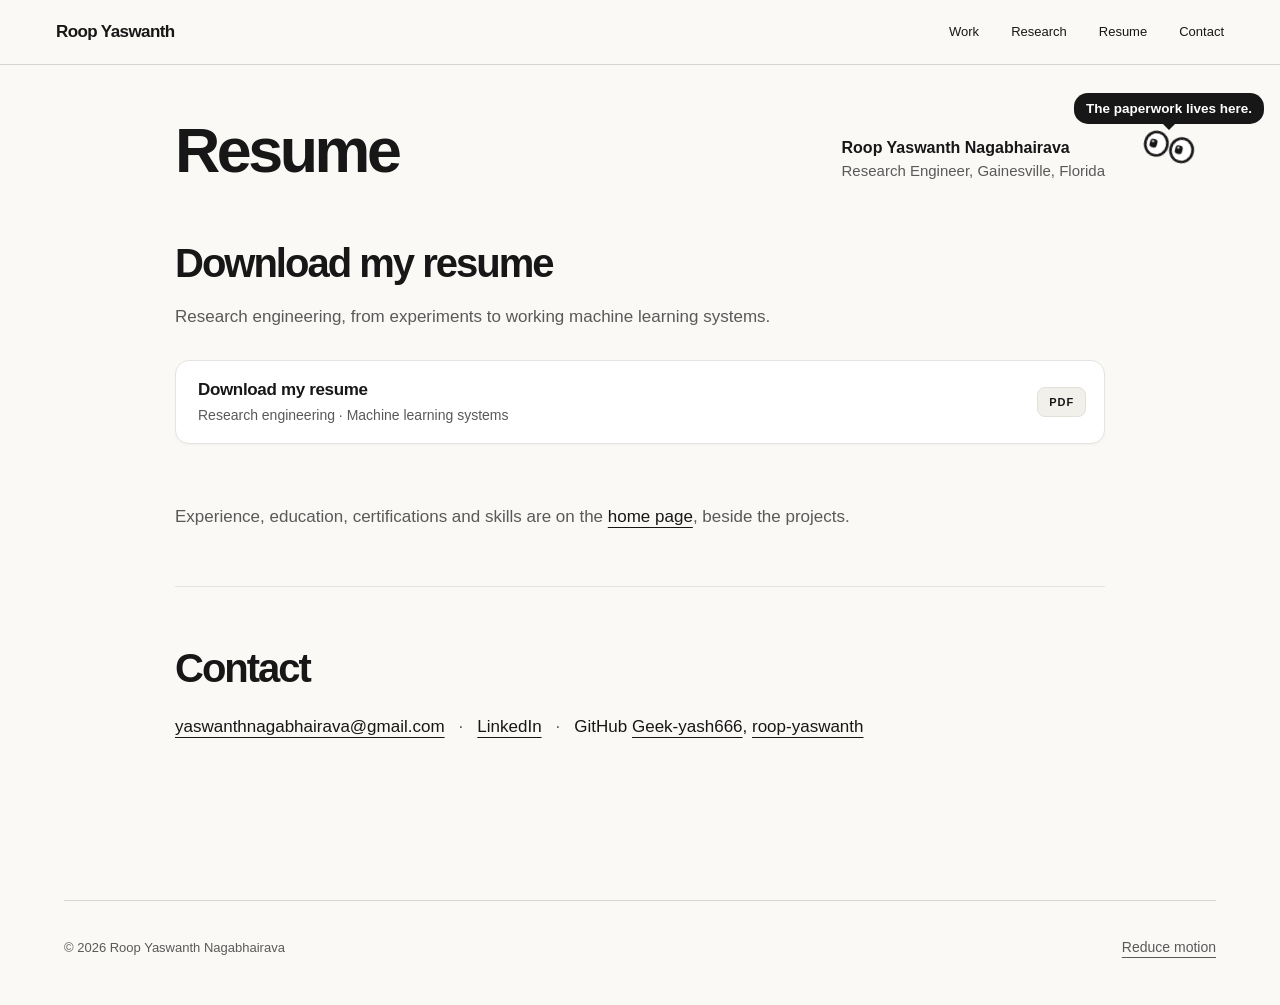
==== resume/index.html @ 8315ede0 "Publish site from bddfc83+" ====
<!doctype html><html lang="en"><head><meta charset="utf-8"><meta name="viewport" content="width=device-width,initial-scale=1"><meta name="color-scheme" content="light"><meta name="theme-color" content="#faf9f6"><link rel="icon" href="data:,"><title>Resume | Roop Yaswanth</title><meta name="description" content="Download Roop Yaswanth’s research engineering resume: machine learning systems, retrieval and deployment."><meta property="og:type" content="website"><meta property="og:title" content="Resume | Roop Yaswanth"><meta property="og:description" content="Download Roop Yaswanth’s research engineering resume: machine learning systems, retrieval and deployment."><link rel="canonical" href="https://roop-yaswanth.github.io/resume/"><meta property="og:url" content="https://roop-yaswanth.github.io/resume/"><meta property="og:image" content="https://roop-yaswanth.github.io/assets/social-card.jpg?v=f9ed64db02"><meta property="og:image:width" content="1200"><meta property="og:image:height" content="630"><meta property="og:image:alt" content="Roop Yaswanth Nagabhairava, research engineer at the University of Florida, with an illustrated portrait."><meta name="twitter:card" content="summary_large_image"><link rel="stylesheet" href="/assets/styles.css?v=46c344ee8e2e"><script>try{if(localStorage.getItem("roop.reduceMotion")==="true")document.documentElement.dataset.reduceMotion="true"}catch(e){}</script><script>(() => {
const root = document.documentElement;
const titles = {'/work/cinematch/': '#cinema-title', '/work/soundvector/': '#sound-title', '/work/mri/': '#mri-title'};
const every = Object.values(titles).concat('#case-title').join();
const inputs = ['pointerdown', 'wheel', 'touchstart', 'keydown'];
const reduced = () => root.dataset.reduceMotion === 'true' || matchMedia('(prefers-reduced-motion: reduce)').matches;
const path = url => new URL(url, location.href).pathname.replace(/index\.html$/, '');
const pick = url => {
if (!url) return null;
const here = path(location.href), there = path(url);
const selector = here === '/' ? titles[there] : there === '/' && titles[here] ? '#case-title' : '';
return selector ? document.querySelector(selector) : null;
};
const reset = () => document.querySelectorAll(every).forEach(el => { el.style.viewTransitionName = el.style.translate = ''; });
const name = el => { el.classList.remove('focus-armed'); el.style.viewTransitionName = 'project-title'; };
const depart = el => {
const box = el.getBoundingClientRect();
const shift = box.bottom < 0 ? -box.bottom : box.top > innerHeight ? innerHeight - box.top : 0;
if (shift) el.style.translate = `0 ${shift}px`;
name(el);
};
addEventListener('pageswap', event => {
const transition = event.viewTransition;
if (!transition) return;
if (reduced()) return transition.skipTransition();
const title = pick(event.activation?.entry?.url);
if (title) depart(title);
});
addEventListener('pagereveal', event => {
reset();
const transition = event.viewTransition;
if (!transition) return;
if (reduced()) return transition.skipTransition();
const title = pick(window.navigation?.activation?.from?.url);
if (title) name(title);
const stop = () => transition.skipTransition();
const done = () => { inputs.forEach(type => removeEventListener(type, stop, true)); reset(); };
inputs.forEach(type => addEventListener(type, stop, {capture: true, passive: true}));
transition.finished.then(done, done);
});
})();</script><script src="/assets/app.js?v=2e12b82d656b" defer></script><script src="/assets/poppy.js?v=bcb82940e4ce" data-page="resume" data-lines="/assets/poppy.json?v=6b91545d13c8" defer></script><script type="application/ld+json">{"@context": "https://schema.org", "@type": "Person", "name": "Roop Yaswanth Nagabhairava", "jobTitle": "Research Engineer", "sameAs": ["https://github.com/Geek-yash666", "https://github.com/roop-yaswanth", "https://www.linkedin.com/in/roop-yaswanth-nagabhairava-875b52201/", "https://www.credly.com/users/nagabhairava-roop-yaswanth.86a6b0ae"], "url": "https://roop-yaswanth.github.io"}</script></head><body><a class="skip-link" href="#main">Skip to content</a><header class="site-header"><div class="nav-wrap"><a class="brand" href="/">Roop Yaswanth</a><button class="menu-toggle" type="button" aria-expanded="false" aria-controls="primary-nav" hidden>Menu</button><nav id="primary-nav" aria-label="Main navigation"><a href="/#work">Work</a><a href="/#research">Research</a><a href="/#resume">Resume</a><a href="/#contact">Contact</a></nav></div></header><main id="main" tabindex="-1" class="resume-page container">
<div class="resume-hero">
  <h1>Resume</h1>
  <p class="resume-intro"><strong>Roop Yaswanth Nagabhairava</strong> <span>Research Engineer, Gainesville, Florida</span></p>
</div>
<section class="resume-section resume-choose" aria-labelledby="download-title">
  <h2 id="download-title">Download my resume</h2>
  <p class="resume-lede">Research engineering, from experiments to working machine learning systems.</p>
  <div class="resume-downloads resume-downloads-primary">
    <a href="/assets/Roop_Nagabhairava_ResearchEngineer.pdf" class="resume-download"><span class="download-copy"><strong>Download my resume</strong><span>Research engineering · Machine learning systems</span></span><span class="pdf-label">PDF<svg viewBox="0 0 12 12" aria-hidden="true"><path d="M3.5 8.5l5-5M4.5 3.5h4v4"/></svg></span></a>
  </div>
</section>
<p class="resume-elsewhere">Experience, education, certifications and skills are on the <a href="/#resume">home page</a>, beside the projects.</p>
<section class="resume-section" aria-labelledby="contact-title">
  <h2 id="contact-title">Contact</h2>
  <p class="resume-contact"><a href="mailto:yaswanthnagabhairava@gmail.com">yaswanthnagabhairava@gmail.com</a><span aria-hidden="true">·</span><a href="https://www.linkedin.com/in/roop-yaswanth-nagabhairava-875b52201/">LinkedIn</a><span aria-hidden="true">·</span><span class="contact-github">GitHub <a href="https://github.com/Geek-yash666">Geek-yash666</a>, <a href="https://github.com/roop-yaswanth">roop-yaswanth</a></span></p>
</section>
</main>
<footer class="site-footer section-width"><span>© 2026 Roop Yaswanth Nagabhairava</span><button class="motion-toggle" type="button" aria-pressed="false" hidden>Reduce motion</button></footer></body></html>
---- assets/styles.css ----
:root{--canvas:#faf9f6;--paper:#fff;--ink:#171717;--muted:#595959;--line:#d8d6d1;--night:#111315;--night-text:#f8f8f7;--night-muted:#b9bdc3;--accent:#194cc1;--font:-apple-system,BlinkMacSystemFont,"Helvetica Neue",Helvetica,Arial,sans-serif;--space-1:4px;--space-2:8px;--space-3:12px;--space-4:16px;--space-6:24px;--space-8:32px;--space-12:48px;--space-16:64px;--space-24:96px;--ease:cubic-bezier(.22,.7,.2,1)}
*{box-sizing:border-box}html{scroll-behavior:smooth;scroll-padding-top:90px}body{margin:0;background:var(--canvas);color:var(--ink);font:17px/1.55 var(--font);-webkit-font-smoothing:antialiased}button{font:inherit;color:inherit;cursor:pointer}a{color:inherit;text-underline-offset:5px;text-decoration-thickness:1px}a:hover{text-decoration-thickness:2px}button,a,summary{touch-action:manipulation}button:disabled{cursor:default}a:focus-visible,button:focus-visible,summary:focus-visible{outline:3px solid #1c5ed0;outline-offset:5px}[hidden]{display:none!important}img{display:block;max-width:100%;height:auto}svg{display:block}h1,h2,h3,p,figure,dl{margin:0}h1,h2,h3{line-height:1.06;font-weight:650;letter-spacing:-.05em}h1{font-size:clamp(56px,8vw,108px)}h2{font-size:clamp(40px,5.5vw,76px)}h3{font-size:27px}p+p{margin-top:22px}::selection{background:#d8e3ff;color:#171717}section[id]{scroll-margin-top:85px}.section-width,.container{width:min(1152px,calc(100% - 112px));margin-inline:auto}.skip-link{position:fixed;z-index:100;top:12px;left:16px;background:#171717;color:#fff;padding:12px 20px;transform:translateY(-180%)}.skip-link:focus{transform:none}.site-header{height:65px;position:sticky;top:0;z-index:40;background:var(--canvas);border-bottom:1px solid var(--line)}.nav-wrap{width:min(1380px,calc(100% - 112px));height:100%;margin:auto;display:flex;align-items:center;justify-content:space-between;gap:32px}.brand{font-size:17px;font-weight:600;letter-spacing:-.035em;text-decoration:none;display:flex;align-items:center;min-height:44px}.brand:hover{text-decoration:none}#primary-nav{display:flex;gap:32px;align-items:center}#primary-nav a{display:flex;min-height:44px;align-items:center;font-size:13px;text-decoration:none}#primary-nav a:hover,#primary-nav a[aria-current]{text-decoration:underline}.menu-toggle{background:none;border:0;padding:8px 0;min-height:44px;min-width:44px}.primary-link,.button{display:inline-flex;align-items:center;justify-content:center;min-height:46px;background:var(--ink);color:#fff;padding:13px 23px;border-radius:7px;text-decoration:none;font-size:15px;font-weight:500;border:1px solid var(--ink);transition:background .2s}.primary-link:hover,.button:hover{background:#353535;text-decoration:none}.primary-link.light{background:#faf9f6;color:#151515;border-color:#faf9f6}.primary-link.light:hover{background:#ddd}.text-link,.inline-link,.light-link,.back-link{display:inline-flex;align-items:center;min-height:44px;font-size:16px;text-decoration:underline;text-underline-offset:6px}.text-link+.text-link{margin-left:24px}.supporting-copy,.caption,.minor{font-size:13px;line-height:1.6;color:var(--muted)}
/* A cinematic reveal made from CineMatch's own film artwork. */
.cinema-intro{height:calc(100svh + 200px);min-height:950px;position:relative;--scroll:0}.cinema-stage{height:calc(100svh - 65px);min-height:730px;max-height:1000px;position:sticky;top:65px;overflow:clip;isolation:isolate}.cinema-heading{position:relative;z-index:15;text-align:center;background:var(--canvas);padding-top:clamp(48px,6vh,80px);transform:translateY(calc(var(--scroll)*-18px))}.cinema-heading h2{font-size:clamp(92px,15vw,218px);font-weight:650;letter-spacing:-.065em;line-height:.92}.cinema-heading>p{font-size:clamp(21px,2.3vw,30px);line-height:1.25;letter-spacing:-.025em;margin-top:22px}.poster-viewport{position:absolute;left:0;right:0;top:43%;height:44%;perspective:1600px;z-index:5;transform:translateY(calc(var(--scroll)*-20px)) scale(calc(1 + var(--scroll)*.10));transform-origin:50% 45%}.poster-camera{width:100%;height:100%;transform-style:preserve-3d}.poster-fan{position:absolute;left:50%;top:48%;width:0;height:0;transform-style:preserve-3d;--spread:clamp(78px,11.5vw,164px)}.film-poster{position:absolute;left:0;top:0;width:clamp(145px,16vw,228px);aspect-ratio:2/3;z-index:var(--z);transform-origin:50% 100%;transform:translate(calc(-50% + var(--i)*var(--spread)),calc(-50% + var(--a)*var(--a)*5px)) rotate(calc(var(--i)*5deg)) rotateY(calc(var(--i)*-5deg));backface-visibility:hidden;box-shadow:0 10px 22px #00000021,0 2px 4px #00000015;border-radius:5px;overflow:hidden}.film-poster img{width:100%;height:100%;object-fit:cover}.cinema-stage-bottom{position:absolute;bottom:26px;left:56px;right:56px;display:flex;align-items:center;justify-content:center;gap:24px;z-index:20}.intro-playing .poster-camera{animation:camera-reveal 4.6s var(--ease) both}.intro-playing .film-poster{animation:film-reveal 4.6s var(--ease) both}@keyframes camera-reveal{0%{transform:translateY(17%) rotateX(13deg) rotateZ(-9deg) scale(1.8)}30%{transform:translateY(9%) rotateX(5deg) rotateZ(-4deg) scale(1.35)}100%{transform:none}}@keyframes film-reveal{0%,12%{transform:translate(calc(-50% + var(--i)*var(--spread)*.55),calc(-50% + var(--a)*8px)) rotate(calc(var(--i)*-2deg)) rotateY(36deg)}100%{transform:translate(calc(-50% + var(--i)*var(--spread)),calc(-50% + var(--a)*var(--a)*5px)) rotate(calc(var(--i)*5deg)) rotateY(calc(var(--i)*-5deg))}}.cinema-story{padding:90px 0 130px;display:grid;grid-template-columns:1.1fr 1fr;gap:80px;border-top:1px solid var(--line)}.cinema-story h2{font-size:clamp(46px,5.2vw,72px)}.story-copy{padding-top:5px}.story-copy>p{font-size:19px;line-height:1.65;color:#444}.story-copy .text-link{margin-top:23px}.story-copy .supporting-copy{font-size:13px;margin-top:20px}.story-copy .text-link+.text-link{margin-left:0;display:flex;width:fit-content;margin-top:1px}
/* Product interface, then the method. This section has its own scale and pacing. */
.sound-section{background:var(--night);color:var(--night-text);padding:100px 0 110px;overflow:clip}.sound-heading{text-align:center}.sound-heading h2{font-size:clamp(65px,10.8vw,154px);letter-spacing:-.06em}.sound-heading>p{font-size:clamp(28px,3.6vw,46px);letter-spacing:-.035em;line-height:1.15;margin-top:27px}.sound-heading .primary-link{margin-top:30px}.sound-product{margin-top:80px;perspective:1300px;max-width:1200px}.sound-product img{border:1px solid #444c55;border-radius:9px;width:100%;box-shadow:0 30px 80px #0008;transform:rotateX(calc((1 - var(--progress,1))*9deg)) scale(calc(.91 + var(--progress,1)*.09));transform-origin:50% 100%}.sound-product figcaption{font-size:13px;color:var(--night-muted);text-align:center;margin-top:20px}.sound-story{display:grid;grid-template-columns:1fr 1fr;gap:100px;padding-top:75px}.sound-story>p{font-size:35px;line-height:1.25;letter-spacing:-.03em}.sound-story>div>p{font-size:18px;color:#c8cbd0}.sound-story .text-link{margin-top:18px}.plain-disclosure{border-top:1px solid #474b50;border-bottom:1px solid #474b50;margin-top:26px}.plain-disclosure summary,.research-item summary{list-style:none;display:flex;align-items:center;justify-content:space-between;gap:24px;cursor:pointer}.plain-disclosure summary::-webkit-details-marker,.research-item summary::-webkit-details-marker{display:none}.plain-disclosure summary{padding:20px 0;font-size:16px;min-height:60px}.plain-disclosure svg{width:20px;flex:0 0 20px;stroke:currentColor;stroke-width:1.5;fill:none;transition:transform .2s}.plain-disclosure[open] summary svg,.research-item[open] summary svg{transform:rotate(180deg)}.plain-disclosure>div{padding:0 0 25px;font-size:16px;color:#d0d3d7}.plain-disclosure a{display:inline-flex;min-height:44px;align-items:center;margin-top:15px}
.research-section{padding:130px 0 100px}.research-opening{display:grid;grid-template-columns:1fr 1fr;gap:100px;align-items:end;margin-bottom:62px}.research-opening h2{font-size:clamp(68px,9vw,126px)}.research-opening>p{font-size:19px;color:#505050;max-width:490px}.research-list{border-top:1px solid var(--line)}.research-item{border-bottom:1px solid var(--line)}.research-item summary{padding:30px 0;font-size:clamp(25px,3vw,39px);letter-spacing:-.035em;font-weight:550;line-height:1.2;min-height:110px}.research-item summary svg{width:25px;flex:0 0 25px;fill:none;stroke:currentColor;stroke-width:1.5;transition:transform .2s}.research-item>div{max-width:690px;margin-left:auto;padding:0 50px 35px 0;font-size:19px;line-height:1.65;color:#505050}.research-section>.text-link{margin-top:25px}.other-work{padding:40px 0 110px}.other-work h2{font-size:43px;margin-bottom:50px}.other-work article{display:grid;grid-template-columns:1fr 1fr;gap:100px;padding:35px 0;border-top:1px solid var(--line)}.other-work h3{font-size:32px}.other-work article>div>p{font-size:18px;color:#505050}.other-work .text-link{margin-top:12px}.other-work article>div>.supporting-copy{font-size:13px;margin-top:10px}.about-section{background:#edece7;padding:115px 0}.about-grid{display:grid;grid-template-columns:1fr 1fr;gap:100px}.about-grid h2{font-size:clamp(40px,4.7vw,65px);letter-spacing:-.045em}.about-copy>p{font-size:20px;line-height:1.6}.about-copy .text-link{margin-top:18px}.education{margin-top:47px}.education>div+div{margin-top:28px}.education dt{font-weight:600;font-size:18px}.education dd{margin:5px 0 0;color:#505050;font-size:15px}.education a{display:inline-flex;align-items:center;min-height:44px;margin-block:-6px}.contact-section{padding:110px 0 75px}.contact-section h2{font-size:clamp(57px,8vw,112px)}.contact-section>p{margin-top:25px;color:var(--muted);font-size:20px;max-width:530px}.contact-email{display:block;width:fit-content;font-size:clamp(20px,3.1vw,43px);letter-spacing:-.035em;line-height:1.4;margin-top:45px;overflow-wrap:anywhere}.copy-email,.motion-toggle{background:none;border:0;border-radius:0;padding:8px 0;text-decoration:underline;text-underline-offset:5px;font-size:14px;min-height:44px}.copy-email{margin-top:15px}.contact-section>.copy-status{min-height:24px;font-size:14px;margin:0}.social-links{display:flex;flex-wrap:wrap;gap:12px 27px;margin-top:38px}.social-links a{font-size:14px;display:flex;min-height:44px;align-items:center}.site-footer{padding:25px 0 35px;border-top:1px solid var(--line);display:flex;justify-content:space-between;align-items:center;gap:25px;font-size:13px;color:var(--muted)}
/* Case study and resume share the same reading hierarchy, with no decorative labels. */
.case-hero{padding:30px 0 0}.back-link{font-size:14px;color:var(--muted)}.case-hero-grid{display:grid;grid-template-columns:1fr 1fr;align-items:center;gap:60px;padding:70px 0}.case-hero h1{font-size:clamp(64px,8.2vw,120px);letter-spacing:-.06em}.case-deck{font-size:34px;line-height:1.17;letter-spacing:-.04em;margin-top:25px}.case-intro{font-size:18px;color:var(--muted);line-height:1.65;margin-top:25px}.hero-actions,.project-actions{display:flex;gap:25px;align-items:center;flex-wrap:wrap;margin-top:30px}.case-hero .minor{margin-top:17px}.case-art{position:relative;height:440px;isolation:isolate;overflow:clip}.case-art img{position:absolute;left:50%;top:50%;width:46%;border-radius:5px;box-shadow:0 15px 25px #0002;transform:translate(-50%,-50%)}.case-art img:first-child{transform:translate(-105%,-43%) rotate(-12deg);z-index:-1}.case-art img:last-child{transform:translate(5%,-43%) rotate(12deg);z-index:-1}.case-meta{display:grid;grid-template-columns:1fr 1fr 1fr;gap:40px;padding:30px 0;border-top:1px solid var(--line)}.case-meta dt{font-size:14px;font-weight:600}.case-meta dd{font-size:15px;margin:10px 0 0;color:var(--muted)}.case-nav{position:sticky;top:65px;background:var(--canvas);z-index:20;border-top:1px solid var(--line);border-bottom:1px solid var(--line)}.case-nav>.container{display:flex;align-items:center;gap:30px;min-height:58px}.case-nav span{font-size:17px;font-weight:600;margin-right:auto}.case-nav a{font-size:13px;min-height:44px;display:flex;align-items:center;text-decoration:none}.case-nav a:hover{text-decoration:underline}.case-section{display:grid;grid-template-columns:1fr 1fr;gap:80px;padding:100px 0;scroll-margin-top:140px}.case-section h2{font-size:clamp(40px,4.5vw,63px)}.case-prose p{font-size:18px;color:#505050}.case-prose .large-copy,.large-copy{font-size:28px;line-height:1.3;letter-spacing:-.025em;color:var(--ink);margin-bottom:24px}.system-section{background:#eeefed;padding:100px 0;scroll-margin-top:125px}.system-section h2,.evaluation-section h2,.engineering-section h2{font-size:clamp(44px,5.3vw,73px)}.system-lead{max-width:680px;margin-top:30px;font-size:19px;color:#505050}.architecture-flow{display:grid;grid-template-columns:1fr 1fr;gap:25px;margin-top:60px}.flow-source{background:#fafaf8;border:1px solid #c9ccc9;padding:35px}.flow-source .small-label{font-size:14px;color:var(--muted)}.flow-source h3{font-size:28px;margin-top:15px}.flow-source p{font-size:17px;margin-top:18px;color:#505050}.flow-source ul{padding-left:20px;font-size:16px;color:#505050}.flow-merge{grid-column:1/-1;text-align:center;display:flex;flex-direction:column;align-items:center;gap:8px;padding:25px 0;font-size:15px;color:#505050}.flow-merge strong{font-size:24px;font-weight:550;color:var(--ink)}.flow-result{grid-column:1/-1;justify-self:center;background:#1e2923;color:#fff;max-width:660px;width:75%;padding:35px;text-align:center}.flow-result h3{font-size:30px}.flow-result p{font-size:17px;margin-top:15px;color:#e2e8e4}.system-section .caption{margin-top:24px;max-width:770px}.decisions-grid{display:grid;grid-template-columns:1fr 1fr 1fr;gap:40px;margin-top:60px;border-top:1px solid #c9ccc9;padding-top:35px}.decisions-grid h3{font-size:24px}.decisions-grid p{font-size:16px;color:#505050;margin-top:17px}.evaluation-section{padding:100px 0;scroll-margin-top:140px}.evaluation-intro{display:grid;grid-template-columns:1fr 1fr;gap:80px;margin-top:40px}.evaluation-intro>p:last-child{font-size:18px;color:#505050}.result-panel{display:grid;grid-template-columns:.8fr 1.2fr;gap:70px;margin-top:55px;border-top:1px solid var(--line);border-bottom:1px solid var(--line);padding:50px 0}.primary-result .small-label{font-size:15px;color:var(--muted)}.primary-result>strong{display:block;font-size:94px;line-height:1.15;font-weight:550;letter-spacing:-.065em;margin:10px 0}.primary-result>p{font-size:15px;color:var(--muted)}.chart-heading h3{font-size:27px}.chart-heading p{font-size:14px;margin-top:10px;color:var(--muted)}.bar-chart{margin-top:35px}.bar-row{display:grid;grid-template-columns:94px 1fr 40px;gap:14px;align-items:center;margin-top:17px;font-size:13px}.bar-track{height:35px;background:#e4e5e1}.bar-before,.bar-after{display:block;height:100%;background:#66736b}.bar-before{width:44.2%}.bar-after{width:100%;background:#254a34}.bar-row strong{font-size:15px;font-weight:550}.chart-scale{display:flex;justify-content:space-between;margin:10px 54px 0 108px;font-size:12px;color:var(--muted)}.chart-note{margin-top:27px;font-size:15px;color:var(--muted)}.methodology{margin-top:35px;border-bottom:1px solid var(--line);padding-bottom:24px}.methodology summary{cursor:pointer;font-size:17px;min-height:44px;padding:12px 0}.methodology>div{font-size:16px;color:#505050;padding:20px 0}.methodology li+li{margin-top:12px}.engineering-section{padding:100px 0;background:var(--night);color:#f5f5f3;scroll-margin-top:120px}.research-intro{display:grid;grid-template-columns:1fr 1fr;gap:80px;align-items:end}.section-description{font-size:19px;color:#505050}.engineering-section .section-description{color:#c0c3c7}.engineering-grid{display:grid;grid-template-columns:1fr 1fr 1fr;gap:45px;margin-top:60px}.engineering-grid h3{font-size:28px}.engineering-grid p{margin-top:22px;color:#c0c3c7;font-size:17px}.engineering-grid .small-label{display:block;margin-top:24px;font-size:13px;color:#c0c3c7}.engineering-section .caption{color:#c0c3c7;margin-top:45px}.case-next{border-top:1px solid var(--line);display:flex;align-items:center;justify-content:space-between;gap:30px;flex-wrap:wrap;padding:65px 0 95px}.case-next h2{font-size:48px}.case-next .inline-link{font-size:15px}.not-found{padding:110px 0 150px}.not-found p{margin-top:30px}.not-found .text-link{margin-top:30px}
@media(min-width:1600px){.cinema-stage{min-height:850px}.poster-viewport{top:42%;height:46%}.film-poster{width:260px}.poster-fan{--spread:180px}}
@media(max-width:1050px){.section-width,.container{width:calc(100% - 72px)}.nav-wrap{width:calc(100% - 72px)}.cinema-stage-bottom{left:36px;right:36px}.cinema-story,.sound-story,.research-opening,.about-grid,.other-work article{gap:55px}.cinema-stage{min-height:680px}.poster-viewport{top:43%;height:41%}.film-poster{width:clamp(145px,18vw,205px)}.poster-fan{--spread:12vw}.case-hero-grid{gap:30px}.case-art{height:370px}.case-deck{font-size:29px}.case-section,.evaluation-intro,.research-intro{gap:45px}.engineering-grid{gap:28px}.case-next h2{font-size:39px}.result-panel{gap:40px}.primary-result>strong{font-size:80px}}
@media(max-width:760px){.section-width,.container{width:calc(100% - 48px)}.nav-wrap{width:calc(100% - 48px)}#primary-nav{gap:20px}.brand{font-size:16px}#primary-nav a{font-size:12px}.cinema-stage{min-height:640px}.cinema-heading{padding-top:55px}.cinema-heading h2{font-size:14.8vw}.cinema-heading>p{font-size:24px}.poster-viewport{top:42%;height:43%}.film-poster{width:180px}.poster-fan{--spread:100px}.cinema-stage-bottom{left:24px;right:24px}.cinema-story{padding:65px 0 85px;grid-template-columns:1fr;gap:35px}.cinema-story h2{font-size:53px}.cinema-story h2 br:nth-child(2){display:none}.story-copy{max-width:580px}.story-copy>p{font-size:18px}.sound-section{padding:75px 0}.sound-heading h2{font-size:12vw}.sound-heading>p{font-size:35px}.sound-product{margin-top:60px}.sound-story{grid-template-columns:1fr;gap:28px;padding-top:45px}.sound-story>p{font-size:31px;max-width:570px}.sound-story>div{max-width:600px}.research-section{padding:85px 0 65px}.research-opening{grid-template-columns:1fr;gap:30px;margin-bottom:40px}.research-opening h2{font-size:75px}.research-opening>p{max-width:600px;font-size:18px}.research-item summary{font-size:28px;min-height:100px;padding-block:26px}.research-item>div{font-size:17px;margin-left:0}.other-work{padding:40px 0 75px}.other-work h2{font-size:37px;margin-bottom:35px}.other-work article{gap:40px;grid-template-columns:1fr 1.2fr}.other-work h3{font-size:28px}.other-work article>div>p{font-size:16px}.about-section{padding:75px 0}.about-grid{grid-template-columns:1fr;gap:40px}.about-grid h2{font-size:57px}.about-copy{max-width:600px}.contact-section{padding:80px 0 55px}.contact-section h2{font-size:72px}.contact-section>p{font-size:18px}.contact-email{font-size:30px}.case-hero-grid{grid-template-columns:1fr;padding:40px 0 15px}.case-hero h1{font-size:85px}.case-deck{font-size:34px;max-width:560px}.case-art{height:370px;max-width:500px;width:100%;margin:auto}.case-art img{width:38%}.case-meta{gap:23px}.case-meta dd{font-size:13px}.case-meta dt{font-size:13px}.case-nav>.container{gap:25px}.case-nav span{display:none}.case-section{grid-template-columns:1fr;padding:70px 0;gap:30px}.case-section h2{font-size:50px}.system-section,.engineering-section{padding:70px 0}.system-section h2,.evaluation-section h2,.engineering-section h2{font-size:54px}.decisions-grid{grid-template-columns:1fr;gap:25px}.decisions-grid h3{font-size:25px}.decisions-grid p{margin-top:12px}.evaluation-section{padding:70px 0}.evaluation-intro{grid-template-columns:1fr;gap:0}.result-panel{grid-template-columns:1fr;gap:35px}.primary-result>strong{font-size:90px}.chart-heading h3{font-size:29px}.research-intro{grid-template-columns:1fr;gap:28px}.engineering-grid{grid-template-columns:1fr;gap:35px;margin-top:40px}.engineering-grid h3{font-size:29px}.engineering-grid p{margin-top:15px}.engineering-grid .small-label{margin-top:15px}.case-next{padding:45px 0 65px}.case-next h2{font-size:43px}.case-next>div{width:100%}}
@media(max-width:560px){.section-width,.container{width:calc(100% - 40px)}.site-header{height:auto;min-height:61px}.nav-wrap{width:calc(100% - 40px);min-height:60px;flex-wrap:wrap;gap:0;position:relative}.brand{font-size:16px}.menu-toggle{font-size:14px}#primary-nav{width:100%;flex-wrap:wrap;justify-content:space-between;gap:0 15px;padding-bottom:8px}#primary-nav a{font-size:13px}html.enhanced #primary-nav{display:none;position:absolute;top:60px;left:-20px;right:-20px;width:auto;background:var(--canvas);padding:15px 20px 25px;border-bottom:1px solid var(--line);flex-direction:column;align-items:stretch;gap:2px}html.enhanced #primary-nav[data-open="true"]{display:flex}html.enhanced #primary-nav a{font-size:18px;min-height:49px}.cinema-intro{height:calc(100svh + 110px);min-height:790px}.cinema-stage{top:61px;height:calc(100svh - 61px);min-height:650px;max-height:850px}.cinema-heading{padding-top:58px}.cinema-heading h2{font-size:16vw;letter-spacing:-.06em}.cinema-heading>p{font-size:23px;margin-top:23px}.poster-viewport{top:39%;height:42%}.poster-fan{--spread:84px}.film-poster{width:160px}.cinema-stage-bottom{bottom:30px;left:20px;right:20px;flex-direction:column;gap:6px}.primary-link,.button{font-size:14px;min-height:47px;padding:12px 22px}.cinema-story{padding:45px 0 75px;gap:28px}.cinema-story h2{font-size:43px}.cinema-story h2 br:nth-child(2){display:initial}.story-copy>p{font-size:17px;line-height:1.65}.text-link,.inline-link,.light-link{font-size:15px}.sound-section{padding:65px 0}.sound-heading h2{font-size:12.6vw}.sound-heading>p{font-size:31px;margin-top:24px}.sound-heading .primary-link{margin-top:25px}.sound-product{width:calc(100% - 24px);margin-top:45px}.sound-product img{border-radius:5px}.sound-product figcaption{font-size:11px;padding-inline:20px;margin-top:15px}.sound-story{padding-top:40px;gap:24px}.sound-story>p{font-size:27px}.sound-story>div>p{font-size:16px}.plain-disclosure summary{font-size:15px}.plain-disclosure>div{font-size:15px}.research-section{padding:70px 0 50px}.research-opening h2{font-size:62px}.research-opening{gap:25px;margin-bottom:34px}.research-opening>p{font-size:17px}.research-item summary{font-size:25px;line-height:1.2;gap:20px;min-height:100px}.research-item>div{font-size:16px;padding-right:25px}.other-work{padding:35px 0 65px}.other-work h2{font-size:34px;max-width:250px}.other-work article{grid-template-columns:1fr;gap:20px;padding:30px 0}.other-work h3{font-size:29px}.about-section{padding:65px 0}.about-grid{gap:30px}.about-grid h2{font-size:39px;letter-spacing:-.04em}.about-copy>p{font-size:17px}.education{margin-top:35px}.education dt{font-size:18px}.education dd{font-size:15px}.contact-section{padding:65px 0 40px}.contact-section h2{font-size:51px}.contact-section>p{font-size:17px;margin-top:22px}.contact-email{font-size:21px;line-height:1.6;margin-top:30px}.social-links{gap:6px 20px;margin-top:25px}.social-links a{font-size:13px}.site-footer{flex-wrap:wrap;font-size:12px;gap:7px;padding:22px 0}.motion-toggle{font-size:13px}.case-hero{padding-top:20px}.back-link{font-size:13px}.case-hero-grid{padding-top:40px;gap:20px}.case-hero h1{font-size:63px}.case-deck{font-size:29px;margin-top:24px}.case-intro{font-size:17px;margin-top:20px}.hero-actions{gap:15px;margin-top:25px}.hero-actions .inline-link{font-size:14px}.case-art{height:290px}.case-art img{width:44%}.case-meta{grid-template-columns:1fr;gap:20px;padding:25px 0}.case-meta>div{display:grid;grid-template-columns:70px 1fr;gap:15px}.case-meta dd{margin:0}.case-nav{top:61px}.case-nav>.container{justify-content:space-between;gap:5px;min-height:52px}.case-nav a{font-size:12px}.case-section{padding:55px 0;gap:27px}.case-section h2{font-size:42px}.case-prose p{font-size:17px}.case-prose .large-copy,.large-copy{font-size:25px}.system-section,.engineering-section{padding:55px 0}.system-section h2,.evaluation-section h2,.engineering-section h2{font-size:43px}.system-lead{font-size:17px;margin-top:24px}.architecture-flow{grid-template-columns:1fr;gap:18px;margin-top:35px}.flow-source{padding:25px}.flow-source h3{font-size:25px}.flow-source p{font-size:16px}.flow-source .small-label{font-size:13px}.flow-merge{padding:10px 0}.flow-result{width:100%;padding:27px}.flow-result h3{font-size:26px}.decisions-grid{margin-top:35px;padding-top:30px}.evaluation-section{padding:55px 0}.evaluation-intro{margin-top:30px}.evaluation-intro>p:last-child{font-size:17px}.result-panel{padding:30px 0;margin-top:35px}.primary-result>strong{font-size:83px}.bar-row{grid-template-columns:70px 1fr 34px;gap:10px;font-size:12px}.bar-row strong{font-size:14px}.chart-heading h3{font-size:27px}.chart-scale{margin-left:80px;margin-right:44px}.chart-note{font-size:14px}.methodology summary{font-size:16px}.methodology>div{font-size:15px}.engineering-grid h3{font-size:27px}.engineering-grid p{font-size:16px}.section-description{font-size:17px}.case-next h2{font-size:37px}.case-next{gap:20px}.not-found{padding:75px 0 100px}.not-found h1{font-size:50px}}
@media(max-width:360px){.cinema-heading>p{font-size:21px}.film-poster{width:145px}.poster-fan{--spread:72px}.cinema-story h2{font-size:38px}.about-grid h2{font-size:34px}.contact-email{font-size:19px}.research-item summary{font-size:23px}.case-hero h1{font-size:56px}.case-nav a{font-size:11px}}
@media(prefers-reduced-motion:reduce){html{scroll-behavior:auto}*,*:before,*:after{animation:none!important;transition:none!important}.cinema-intro{height:auto;min-height:0}.cinema-stage{position:relative;top:0}.cinema-heading,.poster-viewport,.sound-product img{transform:none!important}}
html[data-reduce-motion="true"]{scroll-behavior:auto}html[data-reduce-motion="true"] *,html[data-reduce-motion="true"] *:before,html[data-reduce-motion="true"] *:after{animation:none!important;transition:none!important}html[data-reduce-motion="true"] .cinema-intro{height:auto;min-height:0}html[data-reduce-motion="true"] .cinema-stage{position:relative;top:0}html[data-reduce-motion="true"] .cinema-heading,html[data-reduce-motion="true"] .poster-viewport,html[data-reduce-motion="true"] .sound-product img{transform:none!important}
@media(forced-colors:active){.primary-link,.button,.flow-source,.flow-result{border:1px solid ButtonText}.sound-section,.engineering-section{background:Canvas;color:CanvasText}.sound-section p,.sound-section figcaption,.engineering-section p,.engineering-section .small-label{color:CanvasText}.bar-before,.bar-after{background:Highlight}.film-poster{border:1px solid CanvasText}}
@media print{.skip-link,.site-header,.site-footer,.poster-viewport,.case-nav,.sound-product,.case-art,.copy-email{display:none!important}body{background:white;color:black;font-size:11pt}.section-width,.container{width:100%;max-width:none}.cinema-intro,.cinema-stage{height:auto;min-height:0;position:static}.cinema-heading{padding:20pt 0;text-align:left}.cinema-heading h2{font-size:40pt}.cinema-heading p{font-size:16pt}.cinema-stage-bottom{position:static;justify-content:flex-start}.cinema-story,.sound-story,.research-opening,.about-grid,.case-hero-grid,.case-section,.research-intro,.evaluation-intro{display:block}.cinema-story,.research-section,.sound-section,.about-section,.system-section,.evaluation-section,.engineering-section,.other-work,.contact-section,.case-section{padding:20pt 0;background:white;color:black}.sound-section p,.engineering-section p,.engineering-section .small-label{color:#333}h2,.sound-heading h2{font-size:27pt!important}h3{font-size:18pt!important}a{color:black}.research-item:not([open])>div,.plain-disclosure:not([open])>div,.methodology:not([open])>div{display:block}.research-item summary{font-size:18pt;min-height:0}.case-art{display:none}.case-prose,.story-copy,.about-copy{margin-top:20pt}.case-hero-grid{padding:25pt 0}.primary-link,.button{background:white;color:black;border:1px solid black}}

/* A product carousel with compact position controls and user-initiated playback. */
:root { --spring: cubic-bezier(.18, 1.3, .3, 1); }
.visually-hidden { position: absolute; width: 1px; height: 1px; padding: 0; margin: -1px; overflow: hidden; clip-path: inset(50%); white-space: nowrap; border: 0; }
.product-showcase { width: min(1248px, calc(100% - 112px)); margin: 0 auto; padding: 0 0 110px; }
.product-showcase h2 { font-size: clamp(2.3rem, 4vw, 3.5rem); margin-bottom: 35px; }
.gallery-panel { scroll-margin-top: 100px; }
.gallery-panel + .gallery-panel { margin-top: 50px; }
.gallery-image { aspect-ratio: var(--gallery-ratio, 16 / 9); background: #08090b; display: flex; align-items: center; border: 1px solid #45464c; border-radius: 14px; overflow: hidden; box-shadow: 0 18px 50px #17171710; }
.gallery-image img { width: 100%; height: 100%; object-fit: contain; }
.gallery-panel figcaption { display: flex; justify-content: space-between; align-items: baseline; gap: 12px 35px; margin-top: 16px; font-size: .9375rem; color: #505050; }
.gallery-panel figcaption strong { color: var(--ink); font-weight: 600; }
.gallery-panel figcaption a, .sound-product figcaption a { display: inline-flex; align-items: center; min-height: 44px; flex: 0 0 auto; }
.product-gallery[data-ready] .gallery-panel + .gallery-panel { margin-top: 0; }
.gallery-controls { display: flex; justify-content: center; align-items: center; gap: 8px; margin-top: 16px; }
.gallery-controls button { width: 44px; height: 44px; padding: 12px; border: 0; border-radius: 50%; background: #eeede8; flex: 0 0 44px; transition: transform .5s var(--spring), background .2s; }
.gallery-controls button:hover { background: #dedcd5; }
.gallery-controls button:active { transform: scale(.92); }
.gallery-controls button:disabled { opacity: .45; }
.gallery-controls svg { width: 20px; height: 20px; fill: currentColor; }
.gallery-prev svg, .gallery-next svg { fill: none; stroke: currentColor; stroke-width: 1.7; }
.gallery-play .pause-symbol { display: none; }
.product-gallery[data-playing="true"] .play-symbol { display: none; }
.product-gallery[data-playing="true"] .pause-symbol { display: block; }
.gallery-nav { display: flex; flex-wrap: wrap; justify-content: center; gap: 6px 15px; }
.gallery-nav a { display: inline-flex; align-items: center; min-height: 44px; font-size: .875rem; }
.gallery-dot { display: none; }
.product-gallery[data-ready] .gallery-nav { flex-wrap: nowrap; gap: 0; }
.product-gallery[data-ready] .gallery-nav a { width: 28px; min-height: 44px; justify-content: center; position: relative; text-decoration: none; }
.product-gallery[data-ready] .gallery-tab-label { position: absolute; width: 1px; height: 1px; padding: 0; overflow: hidden; clip-path: inset(50%); white-space: nowrap; }
.product-gallery[data-ready] .gallery-dot { display: block; position: relative; width: 6px; height: 6px; border-radius: 3px; background: #77756f; overflow: hidden; transition: width .35s var(--spring), background .2s; }
.product-gallery[data-ready] a[aria-selected="true"] .gallery-dot { width: 24px; background: #171717; }
.product-gallery[data-playing="true"] a[aria-selected="true"] .gallery-dot { background: #c7c5bf; }
.product-gallery[data-playing="true"] a[aria-selected="true"] .gallery-dot::after { content: ''; position: absolute; inset: 0; background: #171717; transform-origin: left; animation: slide-progress 6.5s linear; }
@keyframes slide-progress { from { transform: scaleX(0); } to { transform: scaleX(1); } }
.primary-link, .button { transition: background .2s, transform .5s var(--spring); }
.primary-link:active, .button:active { transform: scale(.97); }
.plain-disclosure summary svg, .research-item summary svg { transition: transform .65s var(--spring); }
.intro-playing .poster-camera, .intro-playing .film-poster { animation-duration: 3.8s; }
@keyframes camera-reveal {
 0% { transform: translateY(17%) rotateX(13deg) rotateZ(-9deg) scale(1.8); animation-timing-function: cubic-bezier(.22,.7,.2,1); }
 72% { transform: translateY(-1%) rotateZ(.4deg) scale(.985); animation-timing-function: ease-in-out; }
 86% { transform: translateY(.3%) rotateZ(-.1deg) scale(1.004); animation-timing-function: ease-out; }
 100% { transform: none; }
}
/* Large figures, with the measurement context kept close. */
.project-highlights { padding: 45px 0 52px; border-top: 1px solid var(--line); }
.project-highlights dl { display: grid; grid-template-columns: repeat(auto-fit,minmax(min(100%,18rem),1fr)); gap: 35px; }
/* Each figure stays on one line and in its column: the widest ("1.4% → 34%") is about 5em, so a figure is never
   larger than a fifth of its column. Columns in a row are equal, so a row's figures always match. */
.project-highlights dl > div { container-type: inline-size; }
.project-highlights dt { font-size: clamp(2.5rem,4.8vw,4.9rem); font-size: clamp(2.5rem,min(4.8vw,19.5cqi),4.9rem); white-space: nowrap; line-height: 1.1; font-weight: 650; letter-spacing: -.065em; font-variant-numeric: lining-nums; }
.project-highlights dd { margin: 18px 0 0; font-size: 1rem; line-height: 1.55; max-width: 330px; color: #595959; }
.metric-arrow { color: #ad4247; font-size: .75em; vertical-align: .08em; }
.metric-unit { font-size: .43em; letter-spacing: -.03em; }
.metric-note { font-size: .8125rem; line-height: 1.65; color: #595959; margin-top: 32px; max-width: 900px; }
.metric-note a { text-underline-offset: 3px; }
/* SoundVector: a light, spacious title. */
.sound-section { background: #f1f0eb; color: #171717; }
.sound-heading { text-align: left; }
.sound-heading h2 { font-size: clamp(3.6rem,10.8vw,9.625rem); }
.sound-heading>p { font-size: clamp(1.7rem,3vw,2.7rem); margin-top: 28px; }
.sound-actions { display: flex; align-items: center; gap: 28px; margin-top: 30px; flex-wrap: wrap; }
.sound-actions .primary-link { margin: 0; }
.sound-product { margin-top: 65px; margin-bottom: 52px; }
.sound-product img { border-color: #b8b5ad; box-shadow: 0 20px 70px #17171720; }
.sound-product figcaption { color: #595959; }
.sound-product figcaption a { margin-left: 12px; color: #171717; }
.sound-story { padding-top: 35px; }
.sound-story>div>p, .sound-section .plain-disclosure>div { color: #505050; }
.sound-section .plain-disclosure { border-color: #c9c5bc; }
/* Hobbies: three small product moments, each a real button with a spoken status. */
.hobbies-section { padding: 110px 0 90px; }
.hobbies-heading { display: grid; grid-template-columns: 1.25fr 1fr; gap: 70px; align-items: end; }
.hobbies-heading h2 { font-size: clamp(2.6rem,5vw,4.5rem); }
.hobbies-heading>p { font-size: 1.125rem; max-width: 380px; color: #595959; }
.hobby-shelf { display: grid; grid-template-columns: 1fr 1fr; gap: 80px; margin: 65px auto 0; max-width: 920px; }
.hobby { min-width: 0; }
.hobby-label { padding-top: 32px; text-align: center; }
.hobby-label h3 { font-size: 1.75rem; }
.hobby-label p { font-size: .9375rem; color: #595959; margin-top: 8px; }
@media (max-width: 1050px) { .hobby-shelf { gap: 35px; } }
@media (max-width: 760px) {
 .product-showcase { width: calc(100% - 48px); padding-bottom: 75px; }
 .gallery-panel figcaption { display: block; font-size: .875rem; }
 .gallery-panel figcaption a { margin-top: 6px; }
 .gallery-image { border-radius: 10px; }
 .project-highlights { padding-block: 35px; }
 .project-highlights dl { gap: 30px; }
 .project-highlights dd { max-width: 500px; margin-top: 10px; }
 .sound-product figcaption a { display: flex; justify-content: center; margin-left: 0; }
 .hobbies-heading { grid-template-columns: 1fr; gap: 25px; }
 .hobby-shelf { grid-template-columns: 1fr; gap: 65px; margin-top: 45px; }
 .hobbies-section { padding: 70px 0; }
}
@media (max-width: 560px) {
 .product-showcase { width: calc(100% - 40px); }
 .gallery-controls { gap: 3px; flex-wrap: wrap; }
 .gallery-controls button { flex-basis: 44px; width: 44px; height: 44px; padding: 12px; }
 .product-gallery[data-ready] .gallery-nav a { width: 25px; }
 .sound-section { padding-top: 65px; }
 .sound-heading h2 { font-size: 13.7vw; }
 .sound-product { margin-top: 45px; }
 .sound-story { padding-top: 15px; }
}
@media (forced-colors: active) {
 .gallery-controls button { border: 1px solid ButtonText; }
 .gallery-dot { background: CanvasText !important; }
 .product-gallery[data-ready] a[aria-selected="true"] { outline: 2px solid Highlight; }
 .sound-section { background: Canvas; color: CanvasText; }
 .metric-arrow, .sound-section p, .sound-section figcaption, .sound-section a { color: CanvasText; }
}
@media print { .product-showcase { display: none !important; } .sound-section { background: white; color: black; } }

/* Three columns for the three owner-confirmed interests. */
.hobby-shelf { max-width: 1160px; grid-template-columns: repeat(3,minmax(0,1fr)); gap: 48px; }
@media(max-width:900px) { .hobby-shelf { grid-template-columns:repeat(auto-fit,minmax(min(100%,280px),1fr)); } }
@media(prefers-reduced-motion:reduce) { *,*::before,*::after { animation:none !important; transition:none !important; } }

/* Motion foundations: a short control response, a heavier surface settle. --spring is lively, for controls
   and small things; --spring-gentle overshoots about 4%, for type, pages and blocks. */
:root { --spring: cubic-bezier(.2,.9,.25,1); --spring-gentle: cubic-bezier(.2,.8,.2,1); --control-response: 380ms; --surface-settle: 650ms; }
@supports (animation-timing-function: linear(0, 1)) {
 :root { --spring: linear(0.0000, 0.0156, 0.0577, 0.1199, 0.1963, 0.2817, 0.3719, 0.4632, 0.5526, 0.6378, 0.7171, 0.7892, 0.8535, 0.9094, 0.9571, 0.9966, 1.0284, 1.0531, 1.0713, 1.0837, 1.0912, 1.0945, 1.0943, 1.0913, 1.0861, 1.0794, 1.0716, 1.0632, 1.0545, 1.0459, 1.0377, 1.0299, 1.0228, 1.0164, 1.0107, 1.0059, 1.0018, 0.9985, 0.9959, 0.9939, 0.9925, 0.9916, 0.9911, 0.9910, 0.9912, 0.9916, 0.9922, 0.9929, 0.9937, 0.9945, 0.9953, 0.9961, 0.9969, 0.9976, 0.9982, 0.9988, 0.9993, 0.9997, 1.0000, 1.0003, 1.0000); --spring-gentle: linear(0, 0.0182, 0.0658, 0.1338, 0.2149, 0.3028, 0.3929, 0.4815, 0.5659, 0.6442, 0.7152, 0.7783, 0.8333, 0.8803, 0.9197, 0.9521, 0.9779, 0.9981, 1.0133, 1.0242, 1.0316, 1.036, 1.0381, 1.0383, 1.0372, 1.035, 1.0322, 1.0289, 1.0255, 1.0221, 1.0187, 1.0155, 1.0126, 1.01, 1.0077, 1.0057, 1.004, 1.0026, 1.0015, 1.0005, 0.9998, 0.9993, 0.999, 0.9987, 0.9986, 0.9985, 0.9985, 0.9986, 1); }
}
.primary-link, .button, .gallery-controls button { transition: transform var(--control-response) var(--spring), background 160ms ease; }
.primary-link:active, .button:active, .gallery-controls button:active { transform: scale(.97); }
.primary-link span[aria-hidden], .button span[aria-hidden] { display: inline-block; margin-left: 7px; transition: transform var(--control-response) var(--spring); }
@media(hover:hover) and (pointer:fine) {
 .primary-link:hover span[aria-hidden], .button:hover span[aria-hidden] { transform: translateX(3px); }
}
@view-transition { navigation: auto; }
.site-header { view-transition-name: site-header; }
::view-transition-group(site-header) { z-index: 2; animation-duration: 0s; }
/* The old page steps back as it fades; the new one rises in on a spring. */
::view-transition-old(root) { animation: page-depart 180ms ease-in both; }
::view-transition-new(root) { animation: page-arrive 620ms var(--spring-gentle) both; }
@keyframes page-depart { to { opacity: 0; transform: scale(.985); } }
@keyframes page-arrive { from { opacity: 0; transform: translateY(26px); } to { opacity: 1; transform: none; } }
/* A project's title travels between home and its case study (transition.js). The titles hug their words so
   the two snapshots line up while the page changes around them; it lands on the gentle spring. */
#cinema-title, #sound-title, .case-opening h1 { width: fit-content; margin-inline: auto; }
#mri-title { width: fit-content; }
::view-transition-group(project-title) { z-index: 1; animation-duration: 640ms; animation-timing-function: var(--spring-gentle); }
::view-transition-old(project-title), ::view-transition-new(project-title) { block-size: 100%; object-fit: contain; animation-duration: 280ms; }
::view-transition-old(project-title):only-child { animation: page-depart 180ms ease-in both; }
::view-transition-new(project-title):only-child { animation: page-arrive 620ms var(--spring-gentle) both; }
/* Reveals (app.js): blocks that start below the first screen rise into place the first time they're read. */
.rise-armed { opacity: 0; translate: 0 34px; }
.is-rising { transition: opacity .5s ease var(--rise-delay, 0s), translate .95s var(--spring-gentle) var(--rise-delay, 0s); }
@media print { .rise-armed { opacity: 1 !important; translate: none !important; } }
html[data-reduce-motion=true]::view-transition-group(*), html[data-reduce-motion=true]::view-transition-old(*), html[data-reduce-motion=true]::view-transition-new(*) { animation: none !important; }
@media(prefers-reduced-motion:reduce) {
 @view-transition { navigation: none; }
 ::view-transition-group(*), ::view-transition-old(*), ::view-transition-new(*) { animation: none !important; }
 .primary-link:active, .button:active, .gallery-controls button:active { transform: none; }
}
html[data-reduce-motion=true] .primary-link:active, html[data-reduce-motion=true] .button:active, html[data-reduce-motion=true] .gallery-controls button:active { transform: none; }
/* A screen ribbon: neighboring views stay in sight. */
.product-showcase { width:100%; max-width:none; overflow:clip; }
.product-showcase > h2, .product-showcase > h3 { width:min(1152px,calc(100% - 80px)); margin-inline:auto; }
.gallery-stage { --slide-width:min(1152px,80vw); position:relative; overflow:clip; padding:24px 0 0; touch-action:pan-y pinch-zoom; }
.gallery-stage .gallery-panels { width:var(--slide-width); margin:auto; position:relative; z-index:2; }
.gallery-neighbor { position:absolute; top:24px; width:var(--slide-width); aspect-ratio:var(--gallery-ratio, 16 / 9); border:0; border-radius:16px; padding:0; overflow:hidden; background:#0b0d10; box-shadow:0 20px 45px #17171718; opacity:.7; transform:scale(.94); transition:opacity .3s,transform .7s var(--spring); }
.gallery-neighbor img { width:100%; height:100%; object-fit:contain; }
.neighbor-before { right:calc(50% + var(--slide-width)/2 + 22px); transform-origin:right center; }
.neighbor-after { left:calc(50% + var(--slide-width)/2 + 22px); transform-origin:left center; }
.gallery-neighbor:hover { opacity:1; transform:scale(.97); }
.gallery-neighbor:focus-visible { outline-offset:-5px; opacity:1; }
.gallery-stage .gallery-panel figcaption { padding-inline:3px; }
.product-gallery:not([data-ready]) { width:min(1152px,calc(100% - 40px)); margin:auto; }
.education .education-grade { margin-top:12px; color:#333; }
.education-grade strong { font-size:2rem; font-weight:550; letter-spacing:-.045em; }
/* SoundVector: the product label and its pitch. */
.sound-section { background:#f2f1ec; }
.sound-heading .sound-category { font-size:1rem; letter-spacing:0; color:#645d55; margin-top:22px; }
.sound-heading .sound-tagline { font-size:clamp(2.5rem,5.4vw,5rem); font-weight:550; line-height:1.02; letter-spacing:-.055em; margin-top:28px; }
.sound-heading .sound-description { font-size:1.125rem; letter-spacing:0; line-height:1.6; max-width:580px; color:#59534e; margin-top:24px; }
@media(max-width:760px) {
 .gallery-stage { --slide-width:82vw; }
 .neighbor-before { right:calc(50% + var(--slide-width)/2 + 12px); }
 .neighbor-after { left:calc(50% + var(--slide-width)/2 + 12px); }
 .product-showcase > h2,.product-showcase > h3 { width:calc(100% - 40px); }
 .gallery-stage figcaption { flex-direction:column; gap:0; font-size:.8125rem; }
}
@media(max-width:420px) {
 .sound-heading .sound-description { font-size:1rem; }
}
@media(prefers-reduced-motion:reduce) { .gallery-neighbor { animation:none!important; transition:none!important; } }
html[data-reduce-motion=true] .gallery-neighbor { animation:none!important; transition:none!important; }

/* SoundVector: its name as a waveform, the measured shape of the spoken word, drawn the way Apple draws
   audio: rounded bars mirrored about a centre line, with silence left empty rather than dotted. The intro (app.js) tells the product with the same
   bars; the finished waveform is the resting page. */
.sound-intro { display: grid; grid-template-columns: minmax(0, 1fr) minmax(0, 1.1fr); gap: 72px; align-items: center; }
.sound-queue { display: grid; gap: 10px; }
.queue-row { display: grid; grid-template-columns: 18px minmax(0, 1fr); align-items: center; gap: 16px; height: 46px; color: #b6b2aa; transition: color .45s ease, opacity .6s var(--spring), transform .6s var(--spring); }
.queue-row.is-current { color: #171717; }
.queue-n { font-size: .8125rem; font-variant-numeric: tabular-nums; color: #6f6962; }
.queue-row.is-current .queue-n { color: #171717; font-weight: 600; }
.queue-wave { display: flex; align-items: center; justify-content: space-between; height: 100%; }
.queue-wave span { width: calc(56% / 48); min-width: 2px; height: calc(var(--h) * 100%); border-radius: 99px; background: currentColor; transition: height .6s var(--spring); transition-delay: calc(var(--x) * var(--sweep, 0ms)); }
.sound-queue.is-armed .queue-row:not(.is-in) { opacity: 0; transform: translateY(10px); }
.sound-queue.is-armed .queue-row:not(.is-in) .queue-wave span { height: 0; }
@media (max-width: 900px) { .sound-intro { grid-template-columns: 1fr; gap: 44px; } }
@media (max-width: 560px) { .queue-row { height: 38px; gap: 12px; } .sound-queue { gap: 8px; } }
@media (forced-colors: active) { .queue-row { color: GrayText; } .queue-row.is-current { color: CanvasText; } }
@media print { .sound-queue .queue-row { opacity: 1 !important; transform: none !important; } .sound-queue .queue-wave span { height: calc(var(--h) * 100%) !important; -webkit-print-color-adjust: exact; print-color-adjust: exact; } }

/* Figures roll into place once, like an odometer. Each reel ends on the real digit, and a plain copy
   of the value stays available to assistive technology. */
.odo-digit { position:relative; display:inline-block; clip-path:inset(0 -.2em); }
.odo-sizer { visibility:hidden; }
.odo-reel { position:absolute; left:0; top:0; white-space:pre; transform:translateY(calc(var(--n) * var(--lhe,1.1) * -1em)); }
.odometer.is-armed .odo-reel { transform:none; }
.odometer.is-armed .metric-arrow { opacity:0; }
.odometer.is-rolling .odo-reel { animation:odo-roll var(--dur) cubic-bezier(.16,.8,.22,1) var(--delay) backwards; }
.odometer.is-rolling .metric-arrow { display:inline-block; animation:odo-arrow .55s var(--spring) var(--arrow-delay,.4s) backwards; }
@keyframes odo-roll { from { transform:none; } }
@keyframes odo-arrow { from { opacity:0; transform:translateX(-.35em); } }
@media print { .odometer .odo-reel { transform:translateY(calc(var(--n) * var(--lhe,1.1) * -1em)) !important; animation:none !important; } .odometer .metric-arrow { opacity:1 !important; } }

/* Research concept sketches draw themselves each time a topic opens. Their resting state is the
   finished drawing, so reduced motion, print and script-free reading lose nothing. */
.research-item>.research-panel { max-width:none; margin:0; display:grid; grid-template-columns:minmax(250px,360px) minmax(0,690px); justify-content:space-between; gap:56px; align-items:start; }
.research-panel>p { padding-top:2px; }
.research-sketch { --sk-ink:#171717; --sk-muted:#d5d0c6; --sk-line:#bdb7ac; --sk-accent:#b7474d; }
.research-sketch svg { width:100%; height:auto; overflow:visible; }
.research-sketch text { font:500 10.5px var(--font); fill:#6a625c; }
.research-sketch figcaption { margin-top:12px; font-size:.75rem; line-height:1.5; color:#6a625c; }
.sk-block rect, .sk-step rect { fill:#fff; stroke:var(--sk-ink); stroke-width:1.2; }
.sk-block path { fill:none; stroke:var(--sk-muted); stroke-width:3; stroke-linecap:round; }
.sk-patched rect { stroke:var(--sk-accent); }
.research-sketch .sk-patched text { fill:var(--sk-accent); font-size:9px; }
.sk-link { fill:none; stroke:var(--sk-ink); stroke-width:1.2; stroke-dasharray:1; }
.sk-link-patched { stroke:var(--sk-accent); }
.sk-meter-track { fill:#e6e2da; }
.sk-meter { fill:var(--sk-ink); transform-box:fill-box; transform-origin:0 50%; transform:scaleX(.82); }
.is-drawn .sk-left .sk-block { animation:sk-from-left .55s var(--spring) calc(var(--k)*70ms) backwards; }
.is-drawn .sk-right .sk-block { animation:sk-from-right .55s var(--spring) calc(160ms + var(--k)*70ms) backwards; }
.is-drawn .sk-link { animation:sk-draw .6s cubic-bezier(.3,.7,.2,1) calc(560ms + var(--k)*150ms) backwards; }
.is-drawn .sk-patched rect { animation:sk-flag 1s ease 1.1s; }
.is-drawn .sk-meter { animation:sk-fill 1.2s cubic-bezier(.2,.7,.2,1) 1.3s backwards; }
.sk-ground { stroke:var(--sk-muted); stroke-width:1.2; }
.sk-path { fill:none; stroke:var(--sk-line); stroke-width:1.4; stroke-dasharray:2 5; stroke-linecap:round; }
.sk-object { fill:#ece8df; stroke:var(--sk-ink); stroke-width:1.2; }
.sk-dots circle { fill:var(--sk-accent); transition:fill .45s ease; }
.sketch-grippers.is-demo .sk-dots circle { fill:var(--sk-ink); }
/* Two cobots in one workspace: a UR5e with a Robotiq 2F-85 records the demonstration, a Franka Research 3
   with its wider hand follows the resampled path. Links are outlined capsules; the Franka's joints are its
   dark rings. The demonstrating arm rests faded at the start of the path. */
.sk-cap-o { stroke:var(--sk-ink); stroke-width:10; stroke-linecap:round; }
.sk-cap-i { stroke:#fff; stroke-width:7.6; stroke-linecap:round; }
.sk-arm rect, .sk-arm path, .sk-joint circle { fill:#fff; stroke:var(--sk-ink); stroke-width:1.2; stroke-linejoin:round; }
.sk-joint .sk-cap { fill:none; }
.sk-joint .sk-ring { stroke-width:3; }
.sk-arm-a { opacity:.32; }
.sk-arm-b .sk-hand rect, .sk-arm-b .sk-hand path { stroke:var(--sk-accent); }
.sk-hand .sk-finger { fill:none; stroke-width:2.2; stroke-linecap:round; transition:transform .28s var(--spring); }
.sk-finger-l { transform:translateX(1.5px); }
.sk-finger-r { transform:translateX(-1.5px); }
.sk-hand.is-open .sk-finger-l { transform:translateX(-2px); }
.sk-hand.is-open .sk-finger-r { transform:translateX(2px); }
.research-sketch .sk-label { fill:var(--sk-ink); }
.research-sketch .sk-label-b { fill:var(--sk-accent); }
.sk-instruction rect { fill:var(--sk-ink); }
.research-sketch .sk-instruction text { fill:#fff; font-size:11.5px; }
.research-sketch .sk-step text { fill:var(--sk-ink); font-size:11px; }
.sk-elbow { fill:none; stroke:var(--sk-line); stroke-width:1.2; stroke-dasharray:1; }
.sk-lead { stroke:#d9d5cc; stroke-width:1; stroke-dasharray:2 3; }
.sk-ring { fill:#fff; stroke:var(--sk-muted); stroke-width:1.4; }
.sk-spin { fill:none; stroke:var(--sk-ink); stroke-width:1.8; stroke-linecap:round; stroke-dasharray:.28 .72; opacity:0; transform-box:fill-box; transform-origin:center; }
.sk-check { fill:none; stroke:var(--sk-ink); stroke-width:1.8; stroke-linecap:round; stroke-linejoin:round; stroke-dasharray:1; }
.sk-cross { fill:none; stroke:var(--sk-accent); stroke-width:1.8; stroke-linecap:round; opacity:0; }
.research-sketch .sk-retry { fill:var(--sk-accent); font-size:9.5px; opacity:0; }
.is-drawn .sk-instruction { animation:sk-rise .5s var(--spring) backwards; }
.is-drawn .sk-elbow { animation:sk-draw .45s ease calc(300ms + var(--k)*150ms) backwards; }
.is-drawn .sk-step { animation:sk-from-left .5s var(--spring) calc(420ms + var(--k)*150ms) backwards; }
.is-drawn .sk-spin { animation:sk-appear .15s var(--a) both, sk-vanish .15s var(--b) forwards, sk-rotate .6s linear var(--a) 5; }
.is-drawn .sk-check { animation:sk-draw .3s ease var(--a) backwards; }
.is-drawn .sk-cross, .is-drawn .sk-retry { animation:sk-appear .15s var(--a) both, sk-vanish .2s var(--b) forwards; }
.is-drawn .sk-step-retry rect { animation:sk-alert 480ms linear 2080ms; }
@keyframes sk-from-left { from { opacity:0; transform:translateX(-10px); } }
@keyframes sk-from-right { from { opacity:0; transform:translateX(10px); } }
@keyframes sk-rise { from { opacity:0; transform:translateY(6px); } }
@keyframes sk-draw { from { stroke-dashoffset:1; } }
@keyframes sk-flag { 35% { stroke-width:3; } }
@keyframes sk-fill { from { transform:scaleX(0); } }
@keyframes sk-appear { from { opacity:0; } to { opacity:1; } }
@keyframes sk-vanish { from { opacity:1; } to { opacity:0; } }
@keyframes sk-rotate { to { transform:rotate(1turn); } }
@keyframes sk-alert { 0%, 100% { stroke:var(--sk-accent); stroke-width:1.8; } }
@media(max-width:1050px) { .research-item>.research-panel { grid-template-columns:1fr; gap:28px; } .research-sketch { max-width:360px; } }
@media(forced-colors:active) { .research-sketch * { stroke:CanvasText; } .research-sketch text { fill:CanvasText; } }


/* Resume: the original editorial column and type, with a one-line title, dates set right of each
   title, hairlines between sections, and the four downloads as the only raised surfaces. */
:root { --hairline: #e6e4e0; }
.resume-page { max-width: 930px; padding: clamp(44px, 6vh, 64px) 0 100px; }
.resume-hero { display: flex; flex-wrap: wrap; justify-content: space-between; align-items: flex-end; gap: 14px 48px; }
.resume-hero h1 { font-size: clamp(42px, 4.9vw, 64px); line-height: 1; letter-spacing: -.055em; }
.resume-intro { display: grid; gap: 1px; text-align: left; font-size: 15px; line-height: 1.45; color: var(--muted); }
.resume-intro strong { font-size: 16px; font-weight: 600; color: var(--ink); }
.resume-section { padding: 60px 0; border-top: 1px solid var(--hairline); }
.resume-choose { margin-top: 60px; padding-top: 0; border-top: 0; }
.resume-section :is(h2, h3) { font-size: 40px; }
.resume-lede { margin-top: 20px; color: var(--muted); }
.resume-downloads { display: grid; grid-template-columns: repeat(2, minmax(0, 1fr)); gap: 12px; margin-top: 30px; }
.resume-download { display: grid; grid-template-columns: minmax(0, 1fr) auto; align-items: center; gap: 20px; padding: 18px 18px 18px 22px; background: #fff; border: 1px solid var(--hairline); border-radius: 14px; box-shadow: 0 1px 2px #1717170a; text-decoration: none; transition: background .2s, border-color .2s, box-shadow .25s, transform .5s var(--spring); }
.resume-download:hover { background: #fcfbf8; border-color: #a9a69e; box-shadow: 0 1px 2px #1717170a, 0 12px 24px -16px #17171740; text-decoration: none; }
.download-copy { display: grid; gap: 3px; }
.download-copy strong { font-size: 17px; line-height: 1.3; font-weight: 600; letter-spacing: -.02em; }
.download-copy span { font-size: 14px; line-height: 1.45; color: var(--muted); }
/* The PDF tag is a quiet chip until the card is pointed at; then it inks and an arrow slides in. */
.pdf-label { display: inline-flex; align-items: center; height: 30px; padding: 0 11px; border: 1px solid #e3e0d9; border-radius: 8px; background: #f2f0eb; font-size: 11px; font-weight: 650; letter-spacing: .08em; color: var(--ink); transition: background .2s, border-color .2s, color .2s; }
.pdf-label svg { width: 0; height: 12px; margin-left: 0; overflow: visible; opacity: 0; fill: none; stroke: currentColor; stroke-width: 1.5; stroke-linecap: round; stroke-linejoin: round; transition: width .45s var(--spring), margin .45s var(--spring), opacity .2s; }
.resume-download:hover .pdf-label, .resume-download:focus-visible .pdf-label { background: var(--ink); border-color: var(--ink); color: #fff; }
.resume-download:hover .pdf-label svg, .resume-download:focus-visible .pdf-label svg { width: 12px; margin-left: 6px; opacity: 1; }
.resume-entry { margin-top: 30px; }
.entry-head { display: flex; flex-wrap: wrap; justify-content: space-between; align-items: baseline; gap: 2px 32px; }
.entry-head :is(h3, h4) { font-size: 24px; line-height: 1.2; }
.entry-date { font-size: 15px; color: var(--muted); font-variant-numeric: tabular-nums; white-space: nowrap; }
.entry-sub { margin-top: 6px; color: var(--muted); }
.resume-entry ul { max-width: 70ch; margin: 22px 0 0; padding-left: 22px; }
.resume-entry li { line-height: 1.6; }
.resume-entry li + li { margin-top: 12px; }
.resume-entry li::marker { color: #9b988f; }
.resume-contact { display: flex; flex-wrap: wrap; align-items: baseline; gap: 4px 14px; margin-top: 24px; }
.resume-contact > span[aria-hidden] { color: var(--muted); }
/* Certifications carry their badges, each linking to its Credly verification. */
.cert { display: grid; grid-template-columns: 88px minmax(0, 1fr); align-items: center; gap: 0 24px; }
.cert-badge { position: relative; display: block; width: 88px; transition: transform .5s var(--spring); }
.cert-badge img { width: 100%; height: auto; }
.cert-badge:hover { transform: rotate(-6deg) scale(1.05); }
.cert .entry-sub a { color: var(--ink); }
.cert-more { max-width: 70ch; margin-top: 30px; color: var(--muted); }
.cert-more a { color: var(--ink); }
.resume-elsewhere { margin: 0 0 56px; color: var(--muted); }
.resume-elsewhere a { color: var(--ink); }
/* The resume on the home page: one editorial column on a quiet band, the downloads first, then
   experience, education, certifications and skills. /resume/ keeps only the downloads. */
.resume-block { --hairline: #dcd9d1; padding: 115px 0 55px; background: #edece7; }
.resume-column { width: min(930px, calc(100% - 112px)); margin-inline: auto; }
.resume-block h2 { font-size: clamp(40px, 4.7vw, 65px); letter-spacing: -.045em; }
.resume-block .resume-downloads { margin-bottom: 70px; }
.resume-block .resume-section :is(h2, h3) { font-size: 36px; }
.resume-block .resume-entry .entry-sub a { color: var(--ink); }

/* Skills: four groups in a 2x2 grid, like the download cards above. Each tool appears once, shown by its
   own mark (brand colours, or a drawn glyph for concepts without one) over its name. */
.skill-grid { display: grid; grid-template-columns: repeat(2, minmax(0, 1fr)); margin-top: 34px; border-top: 1px solid var(--hairline); }
.skill-group { padding: 26px 28px 32px 0; }
.skill-group:nth-child(even) { padding: 26px 0 32px 28px; border-left: 1px solid var(--hairline); }
.skill-group:nth-child(n+3) { border-top: 1px solid var(--hairline); }
.skill-group h4 { font-size: 22px; line-height: 1.2; letter-spacing: -.035em; }
.skill-note { margin-top: 5px; font-size: 14px; line-height: 1.45; color: var(--muted); }
.skill-tools { display: grid; grid-template-columns: repeat(auto-fill, minmax(74px, 1fr)); gap: 22px 8px; margin: 24px 0 0; padding: 0; list-style: none; }
.skill-tools li { display: grid; justify-items: center; gap: 9px; text-align: center; font-size: 12.5px; line-height: 1.25; letter-spacing: -.005em; }
.skill-tools svg { width: 30px; height: 30px; }
.skill-more { margin-top: 26px; font-size: 14px; color: var(--muted); }
.skill-more a { color: var(--ink); }
.skill-grid.is-armed .skill-group { opacity: 0; transform: translateY(14px); }
.skill-grid.is-shown .skill-group { animation: skill-rise .9s var(--spring) calc(var(--c) * 90ms) both; }
@keyframes skill-rise { from { opacity: 0; transform: translateY(14px); } to { opacity: 1; transform: none; } }
@media (max-width: 760px) {
  .resume-hero { display: block; }
  .resume-intro { margin-top: 14px; text-align: left; }
  .resume-page h2 { font-size: 36px; }
  .skill-grid { grid-template-columns: minmax(0, 1fr); }
  .skill-group, .skill-group:nth-child(even) { padding: 24px 0 28px; border-left: 0; }
  .skill-group + .skill-group { border-top: 1px solid var(--hairline); }
  .resume-block { padding: 75px 0 35px; }
  .resume-block h2 { font-size: 52px; }
}
@media (max-width: 560px) {
  .resume-page { padding: 32px 0 65px; }
  .resume-hero h1 { font-size: 38px; }
  .resume-section { padding: 46px 0; }
  .resume-choose { margin-top: 44px; padding-top: 0; }
  .resume-page h2 { font-size: 33px; }
  .resume-downloads { grid-template-columns: minmax(0, 1fr); gap: 8px; }
  .resume-download { padding: 14px 14px 14px 16px; border-radius: 12px; }
  .download-copy strong { font-size: 16px; }
  .download-copy span { font-size: 13px; }
  .entry-head :is(h3, h4) { font-size: 23px; }
  .resume-entry li, .resume-contact { font-size: 16px; }
  .cert { grid-template-columns: 64px minmax(0, 1fr); gap: 0 16px; }
  .cert-badge { width: 64px; }
  .cert-more { font-size: 15px; }
  .resume-column { width: calc(100% - 40px); }
  .resume-block h2 { font-size: 44px; }
  .resume-block .resume-section :is(h2, h3) { font-size: 31px; }
  .resume-block .resume-downloads { margin-bottom: 50px; }
}
@media print {
  .resume-choose, .resume-block .resume-downloads { display: none !important; }
  .resume-block { padding: 20pt 0; background: white; }
  .resume-column { width: 100%; }
  .resume-section { padding: 14pt 0; break-inside: avoid; }
}

/* Resume, in motion. Every resting state is the finished page; these moments only play over it. */
.resume-section { position: relative; }
.resume-section::before { content: ''; position: absolute; top: -1px; left: 0; right: 0; height: 1px; background: var(--hairline); opacity: 0; transform: scaleX(0); transform-origin: left; pointer-events: none; }
.resume-section.is-armed, .resume-section.is-drawing { border-top-color: transparent; }
.resume-section.is-drawing::before { opacity: 1; animation: hairline-draw 1.1s cubic-bezier(.65, 0, .2, 1) both; }
@keyframes hairline-draw { to { transform: none; } }
.entry-gpa { font-weight: 600; color: var(--ink); }
/* Badges stamp down when reached, and catch the light when pointed at. */
.cert-badge::after { content: ''; position: absolute; inset: 0; background: linear-gradient(105deg, transparent 40%, #ffffffd9 50%, transparent 60%) 100% 0 / 300% 100% no-repeat; -webkit-mask: var(--badge) center / contain no-repeat; mask: var(--badge) center / contain no-repeat; opacity: 0; pointer-events: none; }
.cert-badge:hover::after { opacity: 1; animation: badge-glint .9s ease-out both; }
@keyframes badge-glint { to { background-position: 0 0; } }
.cert.is-armed .cert-badge { opacity: 0; }
.cert.is-stamped .cert-badge { animation: badge-stamp .6s cubic-bezier(.3, 1.4, .5, 1) both; }
@keyframes badge-stamp { from { opacity: 0; transform: scale(1.7) rotate(-14deg); } 55% { opacity: 1; transform: scale(.94) rotate(3deg); } to { opacity: 1; transform: none; } }
/* Pointing at a resume pulls a copy up from behind its card. */
.resume-download { position: relative; }
.resume-download::before { content: ''; position: absolute; z-index: -1; top: 10px; right: 28px; width: 30px; height: 38px; border: 1px solid var(--hairline); border-radius: 3px; background: linear-gradient(#d9d6cf, #d9d6cf) 6px 10px / 14px 1.5px no-repeat, linear-gradient(#d9d6cf, #d9d6cf) 6px 15px / 17px 1.5px no-repeat, linear-gradient(#d9d6cf, #d9d6cf) 6px 20px / 12px 1.5px no-repeat, #fff; box-shadow: 0 2px 6px #17171714; transition: transform .55s var(--spring); }
.resume-download:hover::before { transform: translateY(-24px) rotate(7deg); }
/* Skill icons pop in one by one, lift when pointed at and bounce when poked. */
.skill-tools svg { transition: transform .5s var(--spring); }
.skill-tools li:hover svg { transform: translateY(-4px) rotate(-6deg) scale(1.08); }
.skill-tools li.is-boing svg { animation: tool-boing .6s var(--spring); }
@keyframes tool-boing { 25% { transform: translateY(4px) scale(1.25, .7); } 55% { transform: translateY(-10px) scale(.85, 1.2); } }
.skill-grid.is-armed .skill-tools li { opacity: 0; }
.skill-grid.is-shown .skill-tools li { animation: tool-pop .55s var(--spring) calc(var(--c) * 90ms + 250ms + var(--t) * 35ms) both; }
@keyframes tool-pop { from { opacity: 0; transform: translateY(8px) scale(.6); } to { opacity: 1; transform: none; } }

@media print {
  .resume-section.is-armed { border-top-color: var(--hairline); }
  .cert.is-armed .cert-badge, .skill-grid.is-armed .skill-group, .skill-grid.is-armed .skill-tools li { opacity: 1 !important; transform: none !important; }
}

/* Other explorations: a featured entry's media spans the row under its text. */
.other-work .feature { row-gap: 40px; }
.feature figure { grid-column: 1 / -1; margin: 0; }
.feature strong { color: var(--ink); font-weight: 600; }
.feature figcaption { margin-top: 14px; font-size: .8125rem; color: var(--muted); }

/* MRI super-resolution. One scan plays slice by slice: the ground truth, the slice the model rebuilt from
   its neighbours, and the error between them, labelled above. The poster is a finished frame, so the
   figure reads without scripts, printed and with reduced motion; mri.js plays it while it is in view. */
.mri-section { padding: 120px 0 0; border-top: 1px solid var(--line); }
.mri-heading h2 { font-size: clamp(3.2rem, 7.6vw, 6.9rem); line-height: .98; letter-spacing: -.06em; }
.mri-heading .mri-category { margin-top: 22px; color: #645d55; }
.mri-heading .mri-description { margin-top: 18px; max-width: 660px; font-size: 1.125rem; line-height: 1.6; color: #59534e; }
.mri-volume { margin-block: 60px 70px; }
.volume-labels { display: grid; grid-template-columns: repeat(3, minmax(0, 1fr)); column-gap: calc(12 / 1152 * 100%); margin-bottom: 12px; font-size: .875rem; font-weight: 600; }
.mri-volume video { display: block; width: 100%; height: auto; aspect-ratio: 1152 / 376; border-radius: 8px; background: #000; }
.volume-foot { display: flex; align-items: flex-start; justify-content: space-between; gap: 18px 40px; margin-top: 22px; }
.volume-foot figcaption { max-width: 600px; font-size: .875rem; line-height: 1.55; color: var(--muted); }
.volume-play { flex: 0 0 auto; display: inline-flex; align-items: center; gap: 8px; min-height: 44px; padding: 0 18px 0 16px; border: 0; border-radius: 999px; background: #eeede8; color: var(--ink); font: inherit; font-size: .875rem; cursor: pointer; transition: background .2s; }
.volume-play:hover { background: #dedcd5; }
.volume-play svg { width: 14px; height: 14px; fill: currentColor; }
.volume-play[hidden] { display: none; }
.mri-volume:not([data-playing="true"]) .pause-symbol, .mri-volume[data-playing="true"] .play-symbol { display: none; }
.mri-more { display: flex; flex-wrap: wrap; align-items: center; gap: 14px 28px; padding: 6px 0 20px; }
@media (max-width: 760px) {
  .mri-section { padding-top: 80px; }
  .mri-volume { margin-block: 40px 50px; }
  .volume-labels { font-size: .75rem; }
  .volume-foot { flex-direction: column; margin-top: 18px; }
}
@media print { .mri-section { padding: 20pt 0; border: 0; } .volume-play { display: none !important; } }

/* EdgeWriter proofreads its own line (app.js). At rest the word is simply correct. */
.proofread { white-space: nowrap; text-decoration: underline wavy transparent 1px; text-underline-offset: 3px; text-decoration-skip-ink: none; transition: text-decoration-color .3s ease .25s; }
.proofread .typo { position: relative; display: inline-block; text-decoration: inherit; text-underline-offset: inherit; text-decoration-skip-ink: none; }
.proofread .typo::before { content: attr(data-typo); position: absolute; inset: 0; text-align: center; opacity: 0; -webkit-text-fill-color: currentColor; }
.proofread.is-armed { text-decoration-color: #c2453a; transition: none; }
.proofread.is-armed .typo { -webkit-text-fill-color: transparent; }
.proofread.is-armed .typo::before { opacity: 1; }
.proofread.is-fixing .typo { animation: typo-in .4s ease-out .12s backwards; }
.proofread.is-fixing .typo::before { animation: typo-out .45s cubic-bezier(.3,.7,.4,1) both; }
@keyframes typo-in { from { -webkit-text-fill-color: transparent; } }
@keyframes typo-out { from { opacity: 1; transform: none; } to { opacity: 0; transform: translateY(-.55em) rotate(-10deg); } }
@media print { .proofread { text-decoration: none; } .proofread .typo { -webkit-text-fill-color: currentColor !important; } .proofread .typo::before { display: none; } }

/* Long words and addresses wrap rather than push the page sideways when text spacing is increased. */
.research-opening h2, .resume-contact a { overflow-wrap: anywhere; }

/* SoundVector's gallery sits inside its section, under the waveform, styled like Inside CineMatch. */
.sound-section .product-showcase { margin-top: 76px; padding-bottom: 64px; }
.sound-section .product-showcase > h3 { font-size: clamp(2.3rem, 4vw, 3.5rem); margin-bottom: 35px; }
@media (max-width: 560px) { .sound-section .product-showcase { margin-top: 46px; padding-bottom: 40px; } }

/* A gallery inside an Other explorations entry spans the entry, under its text. */
.feature .product-showcase { grid-column: 1 / -1; padding-bottom: 0; }

/* Hobbies: three living things, each endless (app.js). Every stage is the same height so the titles line
   up, and each shows its first item at rest. A tap skips ahead. */
.hobby-stage { --dur: 4.6s; position: relative; display: grid; place-items: center; width: 100%; height: 280px; margin: 0; padding: 0; border: 0; background: none; color: inherit; font: inherit; text-align: left; cursor: pointer; }
.hobby-stage:focus-visible { outline-offset: 8px; border-radius: 18px; }
.hobby-bar { position: relative; display: block; height: 3px; border-radius: 99px; background: #ffffff40; overflow: hidden; }
.hobby-bar i { position: absolute; inset: 0; border-radius: inherit; background: #fff; transform-origin: left; transform: scaleX(.38); }
.is-running .hobby-bar i { animation: hobby-progress var(--dur) linear both; }
@keyframes hobby-progress { from { transform: scaleX(0); } to { transform: scaleX(1); } }
/* Anime: a TV that always has one more episode. Near the end an Up next card slides in, then it cuts. */
.tv { --dur: 4.6s; align-content: center; gap: 0; }
.tv-screen { position: relative; display: block; width: min(100%, 340px); aspect-ratio: 16 / 9; overflow: hidden; border: 7px solid #121212; border-radius: 16px; background: #000; box-shadow: 0 22px 44px #17171730; }
.tv-art { display: block; width: 100%; height: 100%; object-fit: cover; transition: opacity .18s ease, filter .18s ease; }
.tv.is-cut .tv-art { opacity: 0; filter: brightness(2); }
.tv-hud { position: absolute; left: 0; right: 0; bottom: 0; display: grid; gap: 7px; padding: 26px 12px 10px; background: linear-gradient(transparent, #000c); color: #fff; }
.tv-title { font-size: .8125rem; font-weight: 600; }
.tv-next { position: absolute; right: 10px; top: 10px; display: flex; align-items: center; gap: 8px; padding: 6px 10px 6px 6px; border-radius: 10px; background: #111d; color: #fff; backdrop-filter: blur(8px); opacity: 0; transform: translateY(-6px); transition: opacity .35s ease, transform .5s var(--spring); }
.tv-next img { width: 28px; height: 42px; object-fit: cover; border-radius: 4px; }
.tv-next span { display: grid; line-height: 1.2; }
.tv-next small { font-size: .625rem; letter-spacing: .06em; text-transform: uppercase; opacity: .75; }
.tv-next strong { font-size: .75rem; font-weight: 600; max-width: 130px; white-space: nowrap; overflow: hidden; text-overflow: ellipsis; }
.tv.is-next .tv-next, .tv:not(.is-live) .tv-next { opacity: 1; transform: none; }
.tv-stand { display: block; width: 74px; height: 16px; margin: -1px auto 0; background: linear-gradient(#c9c7c2, #e7e5e0); clip-path: polygon(38% 0, 62% 0, 70% 100%, 30% 100%); border-bottom: 3px solid #d8d6d1; }
/* Music: a Now Playing card that rolls into the next song. */
.player { --dur: 3.8s; }
.player-card { display: grid; grid-template-columns: 112px minmax(0, 1fr); grid-template-rows: auto auto 1fr; column-gap: 16px; row-gap: 6px; width: min(100%, 340px); padding: 14px; border-radius: 22px; background: #1b1a1f; color: #fff; box-shadow: 0 22px 44px #17171730; }
.player-art { grid-row: 1 / 4; width: 112px; aspect-ratio: 1; border-radius: 12px; overflow: hidden; background: #2a2930; }
.player-cover { display: block; width: 100%; height: 100%; object-fit: cover; }
.player-meta { display: grid; min-width: 0; padding-top: 6px; }
.player-track, .player-artist { white-space: nowrap; overflow: hidden; text-overflow: ellipsis; }
.player-track { font-size: .9375rem; font-weight: 600; }
.player-artist { font-size: .8125rem; color: #ffffffa8; }
.player .hobby-bar { align-self: end; margin-top: 10px; }
.player-controls { display: flex; justify-content: space-between; align-items: center; padding: 2px 6px 0; }
.player-controls svg { width: 18px; height: 18px; fill: #fff; }
.player-controls svg:nth-child(2) { width: 24px; height: 24px; }
/* Tinkering: a keynote stage. One big line at a time, launch-event style, ending on One more thing. */
.keynote { --dur: 2.8s; }
.keynote-stage { position: relative; display: grid; align-content: center; justify-items: center; gap: 14px; width: min(100%, 340px); aspect-ratio: 16 / 10; padding: 22px 22px 18px; border-radius: 18px; background: #0b0b0c; color: #f5f5f7; box-shadow: 0 22px 44px #17171730; overflow: hidden; }
.keynote-kicker { position: absolute; top: 14px; left: 16px; font-size: .625rem; font-weight: 600; letter-spacing: .14em; text-transform: uppercase; color: #ffffff80; }
.keynote-title { font-size: clamp(1.6rem, 2.6vw, 2.1rem); font-weight: 650; letter-spacing: -.04em; line-height: 1.05; text-align: center; }
.keynote-marks { display: flex; gap: 14px; min-height: 22px; }
.keynote-marks svg { width: 20px; height: 20px; fill: #ffffffd0; }
.keynote .hobby-bar { position: absolute; left: 16px; right: 16px; bottom: 12px; height: 2px; }
@media (hover: hover) and (pointer: fine) { .hobby-stage:hover .tv-screen, .hobby-stage:hover .player-card, .hobby-stage:hover .keynote-stage { transform: translateY(-3px); } }
.tv-screen, .player-card, .keynote-stage { transition: transform .5s var(--spring); }
@media (max-width: 560px) { .hobby-stage { height: 250px; } }
@media (forced-colors: active) { .tv-screen, .player-card, .keynote-stage { border: 1px solid CanvasText; } }

/* Googly pairs beyond the hero (the sign-off, the 404): ringed eyes sized in em; app.js steers the pupils. */
.googly-pair { display: inline-flex; gap: .03em; vertical-align: -.04em; }
.googly { position: relative; display: inline-block; width: .56em; height: .6em; border: .085em solid currentColor; border-radius: 50%; background: #fff; overflow: hidden; }
.googly i { position: absolute; left: 50%; top: 50%; width: .24em; height: .24em; border-radius: 50%; background: radial-gradient(circle at 34% 30%, #fff 0 12%, transparent 14%), currentColor; transform: translate(calc(-50% + var(--gx, var(--rest-x, 0px))), calc(-50% + var(--gy, var(--rest-y, .06em)))); transition: transform .4s cubic-bezier(.3, 1.6, .5, 1); }
/* Until the pointer moves, the pair wears the mark's expression: the second eye is the curious one. */
.googly + .googly i { --rest-x: .055em; --rest-y: -.06em; }
.googly::after { content: ''; position: absolute; inset: -1px; background: currentColor; transform: scaleY(0); transform-origin: top; transition: transform .08s ease; }
.is-blinking .googly::after { transform: scaleY(1); }
.contact-section .sign-off { max-width: none; margin-top: 72px; font-size: clamp(2.2rem, 4.6vw, 3.6rem); font-weight: 650; letter-spacing: -.045em; line-height: 1.05; color: var(--ink); }
.googly-lost { display: flex; width: fit-content; gap: .1em; margin-bottom: 26px; font-size: clamp(4.5rem, 12vw, 8rem); }
/* Bulls and Cows plays one tiny game when first read (app.js); at rest it shows the solved code. */
.code-break { display: flex; align-items: center; gap: 14px; margin-top: 16px; }
.code-tiles { display: flex; gap: 6px; }
.code-tiles b { display: grid; place-items: center; width: 30px; height: 36px; border-radius: 7px; border: 1.5px solid #cfcac2; font-size: .9375rem; font-weight: 600; font-variant-numeric: tabular-nums; color: #171717; transition: background .3s ease, color .3s ease, border-color .3s ease; }
.code-tiles b.is-bull { background: #171717; border-color: #171717; color: #fff; }
.code-tiles b.is-cow { border-color: #171717; }
.code-score { font-size: .8125rem; color: #595959; white-space: nowrap; }
/* The hero arrow bobs twice after a few idle seconds at the top, once per visit. */
.primary-link.is-nudging svg { animation: hero-nudge 1s var(--spring) 2; }
@keyframes hero-nudge { 0%, 100% { transform: none; } 40% { transform: translateY(5px); } }
@media print { .code-tiles b { background: none !important; color: #000 !important; } }

/* Home figures. Each story's figure sits under its heading while the copy spans both rows beside it. */
@media (min-width: 761px) {
 .cinema-story, .sound-story { row-gap: 44px; align-content: start; }
 .cinema-story > .story-copy, .sound-story > div { grid-column: 2; grid-row: 1 / span 2; }
 .cinema-story > figure, .sound-story > figure { grid-column: 1; }
}
.baseline-chart, .funnel { max-width: 520px; }
.figure-title { margin-bottom: 12px; font-size: .8125rem; font-weight: 500; color: var(--muted); }
.baseline-row { display: grid; grid-template-columns: 6.25rem minmax(0, 1fr) 3.25rem; gap: 14px; align-items: center; height: 30px; font-size: .875rem; }
.baseline-row i { display: block; width: var(--w); height: 10px; border-radius: 5px; background: #cdc9c1; transform-origin: 0 50%; }
.baseline-row strong { font-weight: 500; text-align: right; font-variant-numeric: tabular-nums; }
.baseline-row.is-lead i { background: var(--ink); }
.baseline-row.is-lead :is(span, strong) { font-weight: 650; }
.funnel-row + .funnel-row { margin-top: 18px; }
.funnel-row i { display: block; width: var(--w); height: 12px; border-radius: 6px; background: #bab6ae; }
.funnel-row:nth-child(2) i { background: #77736c; }
.funnel-row:nth-child(3) i { background: var(--ink); }
.funnel-row p { margin-top: 7px; font-size: .9375rem; color: #55514c; }
.funnel-row strong { color: var(--ink); font-weight: 650; font-variant-numeric: tabular-nums; }
:is(.baseline-chart, .funnel) figcaption { margin-top: 16px; font-size: .8125rem; line-height: 1.55; color: var(--muted); }
.baseline-chart.is-playing .baseline-row i { animation: bar-grow 1s var(--spring-gentle) calc(var(--k) * 90ms) backwards; }
.funnel.is-playing .funnel-row i { animation: funnel-narrow 1.1s var(--spring-gentle) calc(250ms + var(--k) * 280ms) backwards; }
@keyframes bar-grow { from { transform: scaleX(0); } }
@keyframes funnel-narrow { from { width: 100%; } }
/* Research: each topic's drawing waits in its closed row as a plate, and steps aside when the topic opens
   to draw itself in full. */
.research-thumb { flex: 0 0 auto; width: 150px; margin-left: auto; transition: opacity .3s ease, scale .6s var(--spring); }
/* Undo the summary's chevron styling so the drawing keeps its own size, paint and orientation. */
.research-item .research-thumb svg { display: block; flex: none; width: 100%; height: auto; fill: #000; stroke: none; stroke-width: 1; transform: none; }
.research-thumb text { display: none; }
.research-item[open] .research-thumb { opacity: 0; scale: .86; }
/* Big section titles come into focus the first time they're read (app.js). */
.is-focusing { transition: opacity .6s ease, filter .9s ease, scale 1.1s var(--spring-gentle); }
@media screen {
 .focus-armed { opacity: 0; filter: blur(12px); scale: 1.04; }
 .baseline-chart.play-armed .baseline-row i { transform: scaleX(0); }
 .funnel.play-armed .funnel-row i { width: 100%; }
}
@media (max-width: 760px) { .research-thumb { width: 112px; } }
@media (max-width: 560px) { .research-thumb { width: 84px; } .baseline-row { grid-template-columns: 5.5rem minmax(0, 1fr) 3rem; gap: 10px; font-size: .8125rem; } }
@media print { .research-thumb { display: none; } }

/* One public resume, aligned with the portfolio’s research engineering identity. */
.resume-downloads-primary { grid-template-columns: minmax(0, 1fr); }
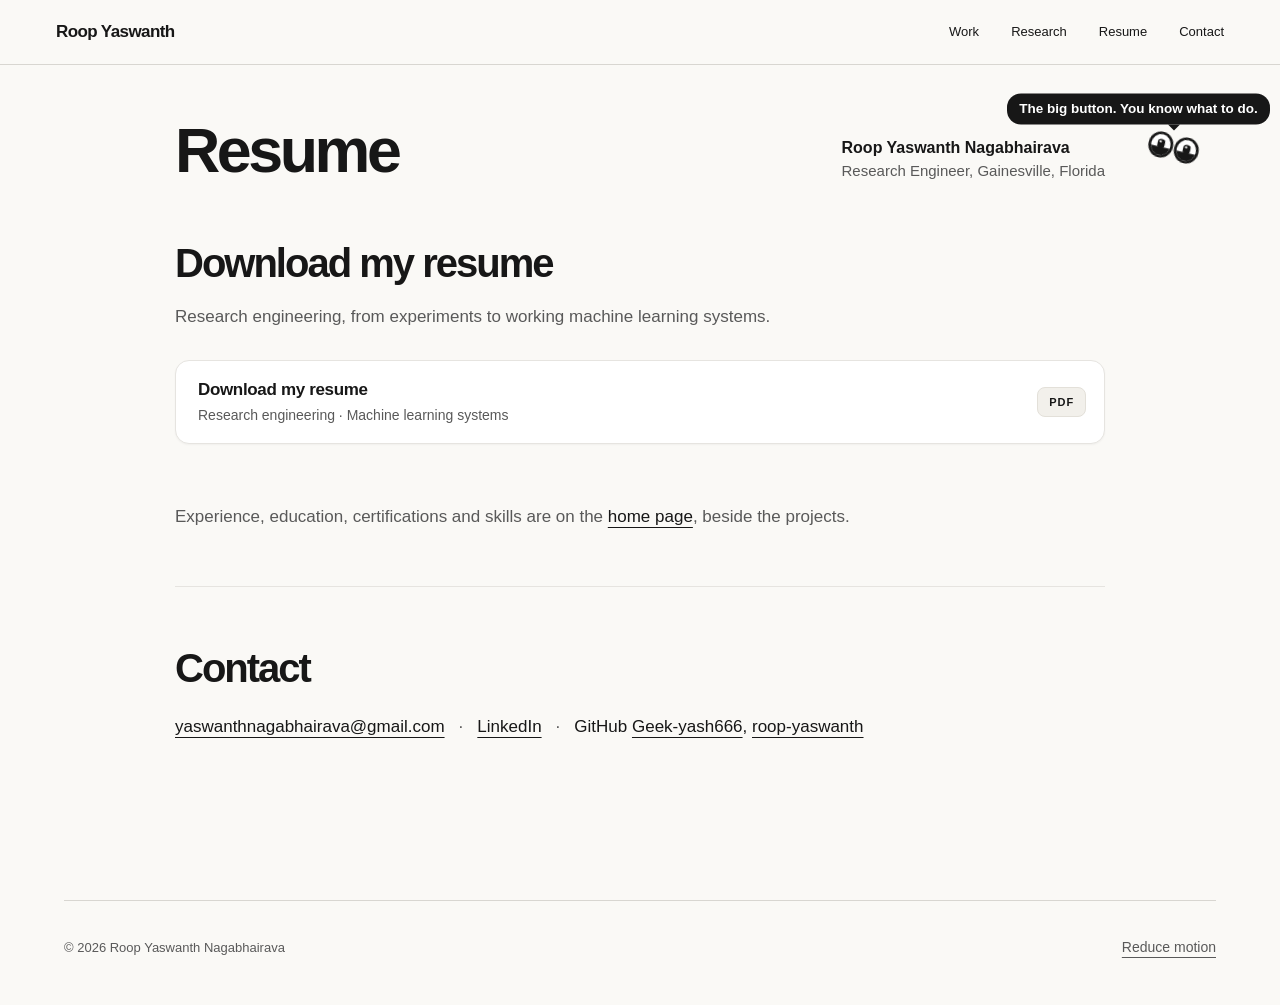
==== commit dc475d17: "Publish site from 68bc769+" ====
--- a/resume/index.html
+++ b/resume/index.html
@@ -38,7 +38,7 @@
 inputs.forEach(type => addEventListener(type, stop, {capture: true, passive: true}));
 transition.finished.then(done, done);
 });
-})();</script><script src="/assets/app.js?v=2e12b82d656b" defer></script><script src="/assets/poppy.js?v=bcb82940e4ce" data-page="resume" data-lines="/assets/poppy.json?v=6b91545d13c8" defer></script><script type="application/ld+json">{"@context": "https://schema.org", "@type": "Person", "name": "Roop Yaswanth Nagabhairava", "jobTitle": "Research Engineer", "sameAs": ["https://github.com/Geek-yash666", "https://github.com/roop-yaswanth", "https://www.linkedin.com/in/roop-yaswanth-nagabhairava-875b52201/", "https://www.credly.com/users/nagabhairava-roop-yaswanth.86a6b0ae"], "url": "https://roop-yaswanth.github.io"}</script></head><body><a class="skip-link" href="#main">Skip to content</a><header class="site-header"><div class="nav-wrap"><a class="brand" href="/">Roop Yaswanth</a><button class="menu-toggle" type="button" aria-expanded="false" aria-controls="primary-nav" hidden>Menu</button><nav id="primary-nav" aria-label="Main navigation"><a href="/#work">Work</a><a href="/#research">Research</a><a href="/#resume">Resume</a><a href="/#contact">Contact</a></nav></div></header><main id="main" tabindex="-1" class="resume-page container">
+})();</script><script src="/assets/app.js?v=2e12b82d656b" defer></script><script src="/assets/poppy.js?v=f6af4041a631" data-page="resume" data-lines="/assets/poppy-global.json?v=85e7705bff61" data-page-lines="/assets/poppy-resume.json?v=b9f39153f971" defer></script><script type="application/ld+json">{"@context": "https://schema.org", "@type": "Person", "name": "Roop Yaswanth Nagabhairava", "jobTitle": "Research Engineer", "sameAs": ["https://github.com/Geek-yash666", "https://github.com/roop-yaswanth", "https://www.linkedin.com/in/roop-yaswanth-nagabhairava-875b52201/", "https://www.credly.com/users/nagabhairava-roop-yaswanth.86a6b0ae"], "url": "https://roop-yaswanth.github.io"}</script></head><body><a class="skip-link" href="#main">Skip to content</a><header class="site-header"><div class="nav-wrap"><a class="brand" href="/">Roop Yaswanth</a><button class="menu-toggle" type="button" aria-expanded="false" aria-controls="primary-nav" hidden>Menu</button><nav id="primary-nav" aria-label="Main navigation"><a href="/#work">Work</a><a href="/#research">Research</a><a href="/#resume">Resume</a><a href="/#contact">Contact</a></nav></div></header><main id="main" tabindex="-1" class="resume-page container">
 <div class="resume-hero">
   <h1>Resume</h1>
   <p class="resume-intro"><strong>Roop Yaswanth Nagabhairava</strong> <span>Research Engineer, Gainesville, Florida</span></p>
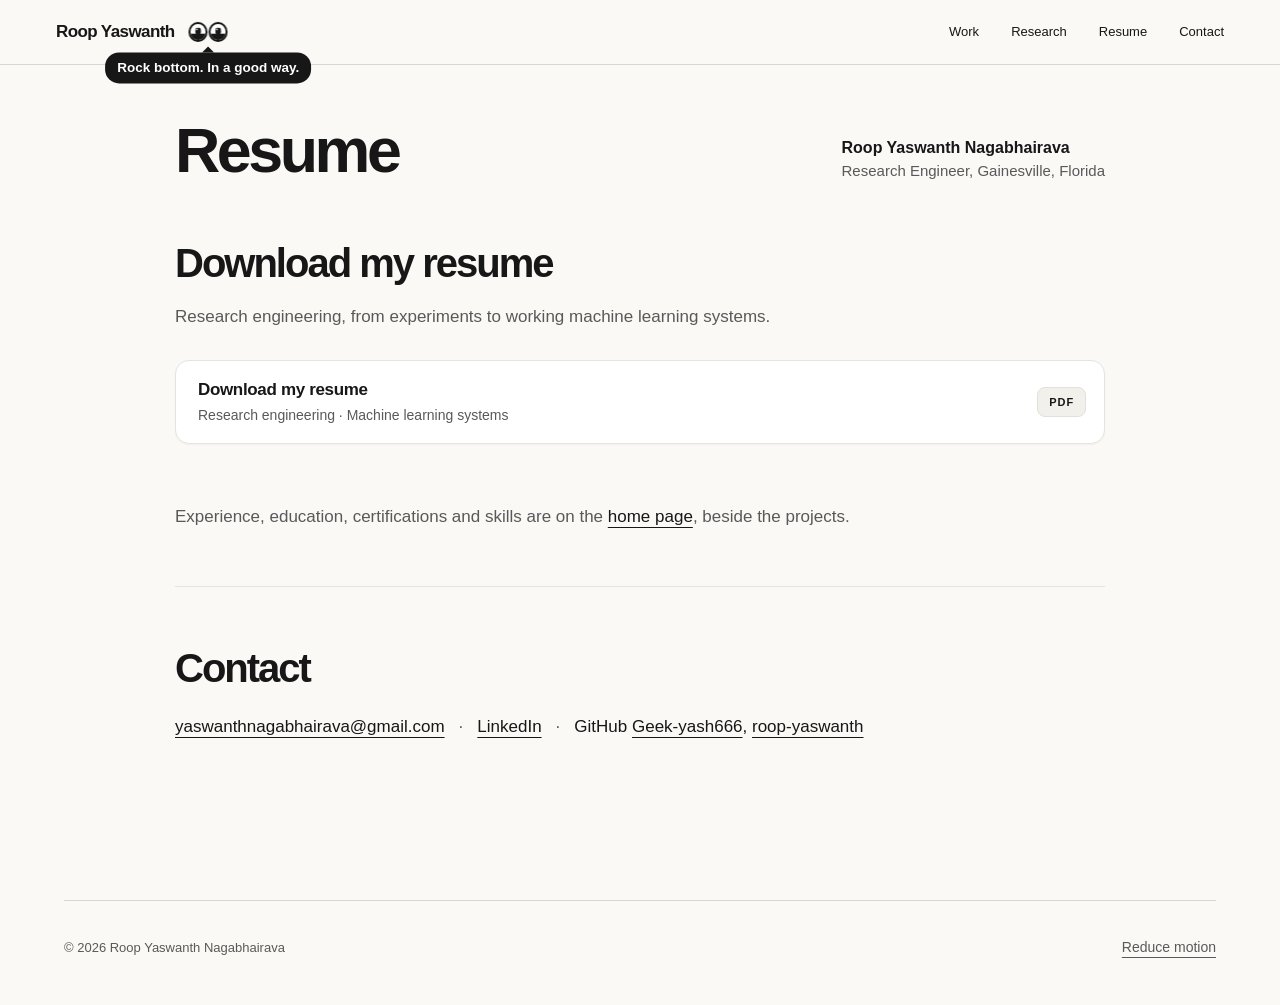
==== commit 3be1681f: "Publish site from 6dde368+" ====
--- a/resume/index.html
+++ b/resume/index.html
@@ -38,7 +38,7 @@
 inputs.forEach(type => addEventListener(type, stop, {capture: true, passive: true}));
 transition.finished.then(done, done);
 });
-})();</script><script src="/assets/app.js?v=2e12b82d656b" defer></script><script src="/assets/poppy.js?v=f6af4041a631" data-page="resume" data-lines="/assets/poppy-global.json?v=85e7705bff61" data-page-lines="/assets/poppy-resume.json?v=b9f39153f971" defer></script><script type="application/ld+json">{"@context": "https://schema.org", "@type": "Person", "name": "Roop Yaswanth Nagabhairava", "jobTitle": "Research Engineer", "sameAs": ["https://github.com/Geek-yash666", "https://github.com/roop-yaswanth", "https://www.linkedin.com/in/roop-yaswanth-nagabhairava-875b52201/", "https://www.credly.com/users/nagabhairava-roop-yaswanth.86a6b0ae"], "url": "https://roop-yaswanth.github.io"}</script></head><body><a class="skip-link" href="#main">Skip to content</a><header class="site-header"><div class="nav-wrap"><a class="brand" href="/">Roop Yaswanth</a><button class="menu-toggle" type="button" aria-expanded="false" aria-controls="primary-nav" hidden>Menu</button><nav id="primary-nav" aria-label="Main navigation"><a href="/#work">Work</a><a href="/#research">Research</a><a href="/#resume">Resume</a><a href="/#contact">Contact</a></nav></div></header><main id="main" tabindex="-1" class="resume-page container">
+})();</script><script src="/assets/app.js?v=2e12b82d656b" defer></script><script src="/assets/poppy.js?v=06d3eda5ad8a" data-page="resume" data-lines="/assets/poppy-global.json?v=85e7705bff61" data-page-lines="/assets/poppy-resume.json?v=b9f39153f971" defer></script><script type="application/ld+json">{"@context": "https://schema.org", "@type": "Person", "name": "Roop Yaswanth Nagabhairava", "jobTitle": "Research Engineer", "sameAs": ["https://github.com/Geek-yash666", "https://github.com/roop-yaswanth", "https://www.linkedin.com/in/roop-yaswanth-nagabhairava-875b52201/", "https://www.credly.com/users/nagabhairava-roop-yaswanth.86a6b0ae"], "url": "https://roop-yaswanth.github.io"}</script></head><body><a class="skip-link" href="#main">Skip to content</a><header class="site-header"><div class="nav-wrap"><a class="brand" href="/">Roop Yaswanth</a><button class="menu-toggle" type="button" aria-expanded="false" aria-controls="primary-nav" hidden>Menu</button><nav id="primary-nav" aria-label="Main navigation"><a href="/#work">Work</a><a href="/#research">Research</a><a href="/#resume">Resume</a><a href="/#contact">Contact</a></nav></div></header><main id="main" tabindex="-1" class="resume-page container">
 <div class="resume-hero">
   <h1>Resume</h1>
   <p class="resume-intro"><strong>Roop Yaswanth Nagabhairava</strong> <span>Research Engineer, Gainesville, Florida</span></p>
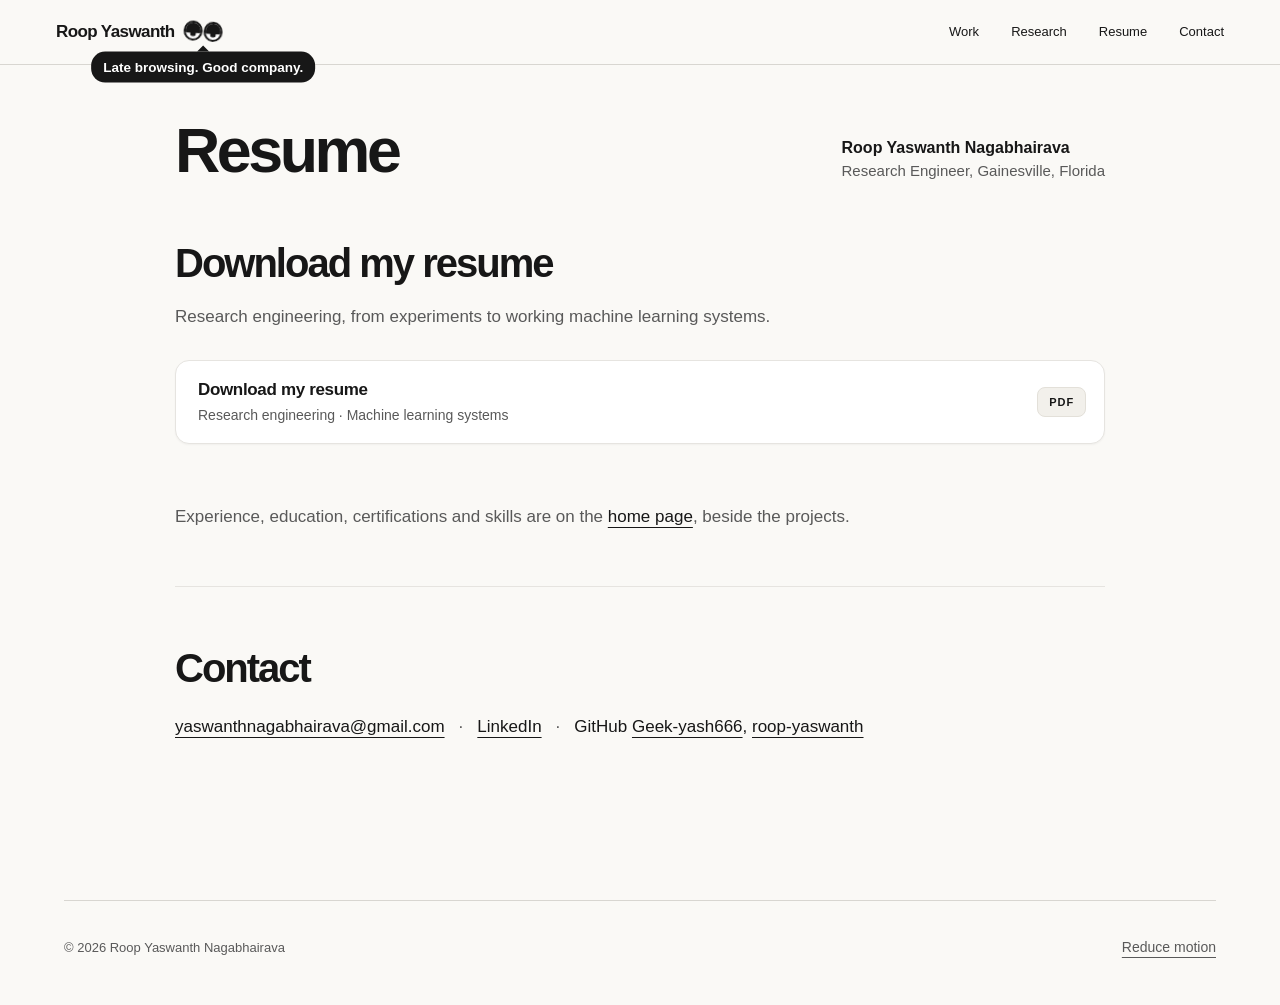
==== commit 87937f55: "Publish site from c9da1cc+" ====
--- a/resume/index.html
+++ b/resume/index.html
@@ -38,7 +38,7 @@
 inputs.forEach(type => addEventListener(type, stop, {capture: true, passive: true}));
 transition.finished.then(done, done);
 });
-})();</script><script src="/assets/app.js?v=2e12b82d656b" defer></script><script src="/assets/poppy.js?v=06d3eda5ad8a" data-page="resume" data-lines="/assets/poppy-global.json?v=85e7705bff61" data-page-lines="/assets/poppy-resume.json?v=b9f39153f971" defer></script><script type="application/ld+json">{"@context": "https://schema.org", "@type": "Person", "name": "Roop Yaswanth Nagabhairava", "jobTitle": "Research Engineer", "sameAs": ["https://github.com/Geek-yash666", "https://github.com/roop-yaswanth", "https://www.linkedin.com/in/roop-yaswanth-nagabhairava-875b52201/", "https://www.credly.com/users/nagabhairava-roop-yaswanth.86a6b0ae"], "url": "https://roop-yaswanth.github.io"}</script></head><body><a class="skip-link" href="#main">Skip to content</a><header class="site-header"><div class="nav-wrap"><a class="brand" href="/">Roop Yaswanth</a><button class="menu-toggle" type="button" aria-expanded="false" aria-controls="primary-nav" hidden>Menu</button><nav id="primary-nav" aria-label="Main navigation"><a href="/#work">Work</a><a href="/#research">Research</a><a href="/#resume">Resume</a><a href="/#contact">Contact</a></nav></div></header><main id="main" tabindex="-1" class="resume-page container">
+})();</script><script src="/assets/app.js?v=2e12b82d656b" defer></script><script src="/assets/poppy.js?v=68fd95592d27" data-page="resume" data-lines="/assets/poppy-global.json?v=3c6ccdfb59ec" data-page-lines="/assets/poppy-resume.json?v=b9f39153f971" defer></script><script type="application/ld+json">{"@context": "https://schema.org", "@type": "Person", "name": "Roop Yaswanth Nagabhairava", "jobTitle": "Research Engineer", "sameAs": ["https://github.com/Geek-yash666", "https://github.com/roop-yaswanth", "https://www.linkedin.com/in/roop-yaswanth-nagabhairava-875b52201/", "https://www.credly.com/users/nagabhairava-roop-yaswanth.86a6b0ae"], "url": "https://roop-yaswanth.github.io"}</script></head><body><a class="skip-link" href="#main">Skip to content</a><header class="site-header"><div class="nav-wrap"><a class="brand" href="/">Roop Yaswanth</a><button class="menu-toggle" type="button" aria-expanded="false" aria-controls="primary-nav" hidden>Menu</button><nav id="primary-nav" aria-label="Main navigation"><a href="/#work">Work</a><a href="/#research">Research</a><a href="/#resume">Resume</a><a href="/#contact">Contact</a></nav></div></header><main id="main" tabindex="-1" class="resume-page container">
 <div class="resume-hero">
   <h1>Resume</h1>
   <p class="resume-intro"><strong>Roop Yaswanth Nagabhairava</strong> <span>Research Engineer, Gainesville, Florida</span></p>
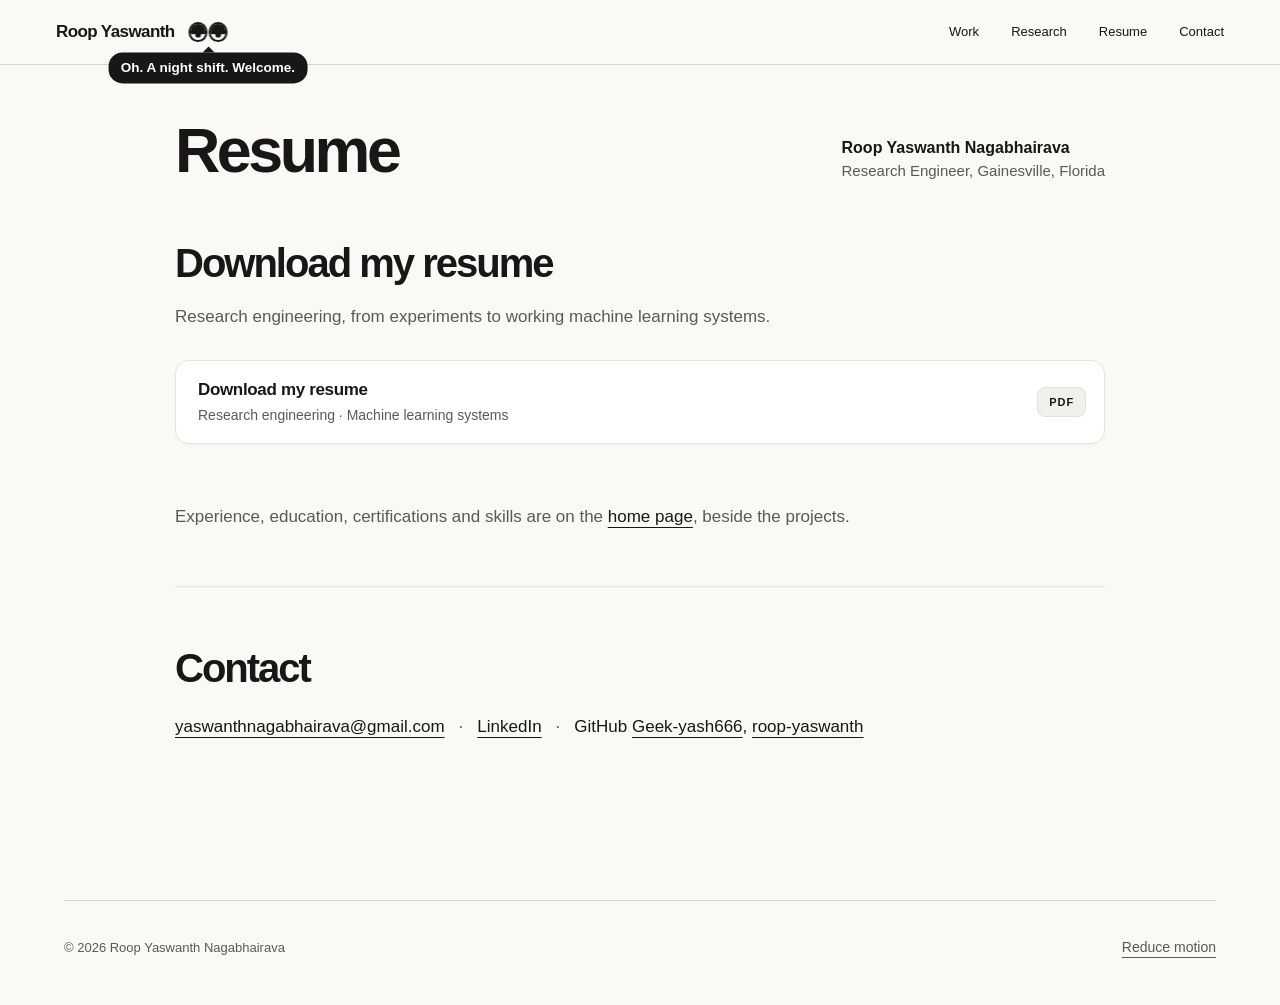
==== commit 79f9f755: "Publish site from c9da1cc+" ====
--- a/resume/index.html
+++ b/resume/index.html
@@ -38,7 +38,7 @@
 inputs.forEach(type => addEventListener(type, stop, {capture: true, passive: true}));
 transition.finished.then(done, done);
 });
-})();</script><script src="/assets/app.js?v=2e12b82d656b" defer></script><script src="/assets/poppy.js?v=68fd95592d27" data-page="resume" data-lines="/assets/poppy-global.json?v=3c6ccdfb59ec" data-page-lines="/assets/poppy-resume.json?v=b9f39153f971" defer></script><script type="application/ld+json">{"@context": "https://schema.org", "@type": "Person", "name": "Roop Yaswanth Nagabhairava", "jobTitle": "Research Engineer", "sameAs": ["https://github.com/Geek-yash666", "https://github.com/roop-yaswanth", "https://www.linkedin.com/in/roop-yaswanth-nagabhairava-875b52201/", "https://www.credly.com/users/nagabhairava-roop-yaswanth.86a6b0ae"], "url": "https://roop-yaswanth.github.io"}</script></head><body><a class="skip-link" href="#main">Skip to content</a><header class="site-header"><div class="nav-wrap"><a class="brand" href="/">Roop Yaswanth</a><button class="menu-toggle" type="button" aria-expanded="false" aria-controls="primary-nav" hidden>Menu</button><nav id="primary-nav" aria-label="Main navigation"><a href="/#work">Work</a><a href="/#research">Research</a><a href="/#resume">Resume</a><a href="/#contact">Contact</a></nav></div></header><main id="main" tabindex="-1" class="resume-page container">
+})();</script><script src="/assets/app.js?v=2e12b82d656b" defer></script><script src="/assets/poppy.js?v=111c22e3258f" data-page="resume" data-lines="/assets/poppy-global.json?v=3c6ccdfb59ec" data-page-lines="/assets/poppy-resume.json?v=b9f39153f971" defer></script><script type="application/ld+json">{"@context": "https://schema.org", "@type": "Person", "name": "Roop Yaswanth Nagabhairava", "jobTitle": "Research Engineer", "sameAs": ["https://github.com/Geek-yash666", "https://github.com/roop-yaswanth", "https://www.linkedin.com/in/roop-yaswanth-nagabhairava-875b52201/", "https://www.credly.com/users/nagabhairava-roop-yaswanth.86a6b0ae"], "url": "https://roop-yaswanth.github.io"}</script></head><body><a class="skip-link" href="#main">Skip to content</a><header class="site-header"><div class="nav-wrap"><a class="brand" href="/">Roop Yaswanth</a><button class="menu-toggle" type="button" aria-expanded="false" aria-controls="primary-nav" hidden>Menu</button><nav id="primary-nav" aria-label="Main navigation"><a href="/#work">Work</a><a href="/#research">Research</a><a href="/#resume">Resume</a><a href="/#contact">Contact</a></nav></div></header><main id="main" tabindex="-1" class="resume-page container">
 <div class="resume-hero">
   <h1>Resume</h1>
   <p class="resume-intro"><strong>Roop Yaswanth Nagabhairava</strong> <span>Research Engineer, Gainesville, Florida</span></p>
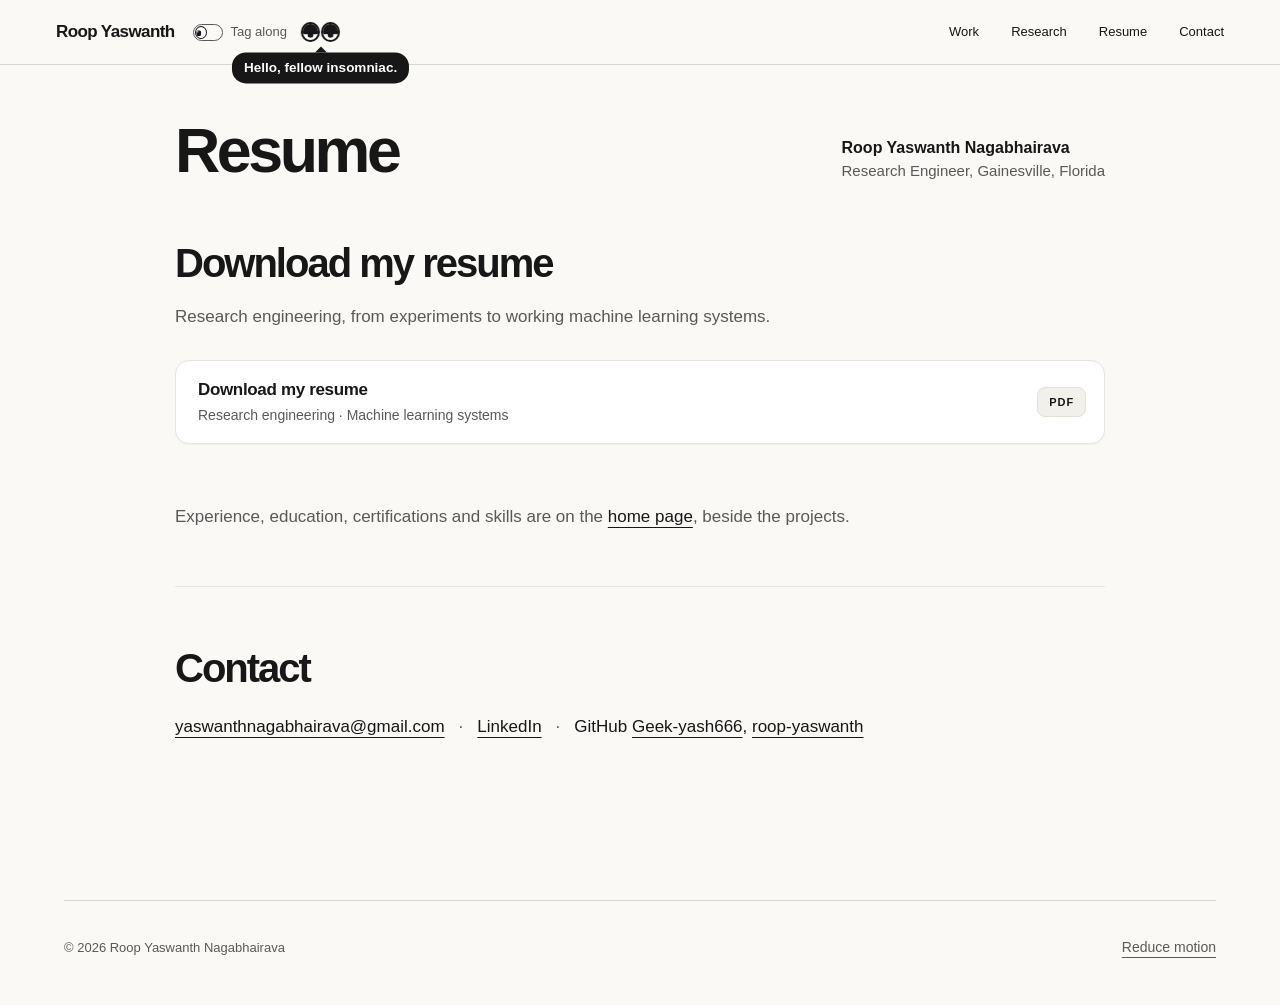
==== commit 8a3955bd: "Publish site from 542f895+" ====
--- a/resume/index.html
+++ b/resume/index.html
@@ -38,7 +38,7 @@
 inputs.forEach(type => addEventListener(type, stop, {capture: true, passive: true}));
 transition.finished.then(done, done);
 });
-})();</script><script src="/assets/app.js?v=2e12b82d656b" defer></script><script src="/assets/poppy.js?v=111c22e3258f" data-page="resume" data-lines="/assets/poppy-global.json?v=3c6ccdfb59ec" data-page-lines="/assets/poppy-resume.json?v=b9f39153f971" defer></script><script type="application/ld+json">{"@context": "https://schema.org", "@type": "Person", "name": "Roop Yaswanth Nagabhairava", "jobTitle": "Research Engineer", "sameAs": ["https://github.com/Geek-yash666", "https://github.com/roop-yaswanth", "https://www.linkedin.com/in/roop-yaswanth-nagabhairava-875b52201/", "https://www.credly.com/users/nagabhairava-roop-yaswanth.86a6b0ae"], "url": "https://roop-yaswanth.github.io"}</script></head><body><a class="skip-link" href="#main">Skip to content</a><header class="site-header"><div class="nav-wrap"><a class="brand" href="/">Roop Yaswanth</a><button class="menu-toggle" type="button" aria-expanded="false" aria-controls="primary-nav" hidden>Menu</button><nav id="primary-nav" aria-label="Main navigation"><a href="/#work">Work</a><a href="/#research">Research</a><a href="/#resume">Resume</a><a href="/#contact">Contact</a></nav></div></header><main id="main" tabindex="-1" class="resume-page container">
+})();</script><script src="/assets/app.js?v=2e12b82d656b" defer></script><script src="/assets/poppy.js?v=5c2c17a42a0a" data-page="resume" data-lines="/assets/poppy-global.json?v=0f28eefff23c" data-page-lines="/assets/poppy-resume.json?v=b9f39153f971" defer></script><script type="application/ld+json">{"@context": "https://schema.org", "@type": "Person", "name": "Roop Yaswanth Nagabhairava", "jobTitle": "Research Engineer", "sameAs": ["https://github.com/Geek-yash666", "https://github.com/roop-yaswanth", "https://www.linkedin.com/in/roop-yaswanth-nagabhairava-875b52201/", "https://www.credly.com/users/nagabhairava-roop-yaswanth.86a6b0ae"], "url": "https://roop-yaswanth.github.io"}</script></head><body><a class="skip-link" href="#main">Skip to content</a><header class="site-header"><div class="nav-wrap"><a class="brand" href="/">Roop Yaswanth</a><button class="menu-toggle" type="button" aria-expanded="false" aria-controls="primary-nav" hidden>Menu</button><nav id="primary-nav" aria-label="Main navigation"><a href="/#work">Work</a><a href="/#research">Research</a><a href="/#resume">Resume</a><a href="/#contact">Contact</a></nav></div></header><main id="main" tabindex="-1" class="resume-page container">
 <div class="resume-hero">
   <h1>Resume</h1>
   <p class="resume-intro"><strong>Roop Yaswanth Nagabhairava</strong> <span>Research Engineer, Gainesville, Florida</span></p>
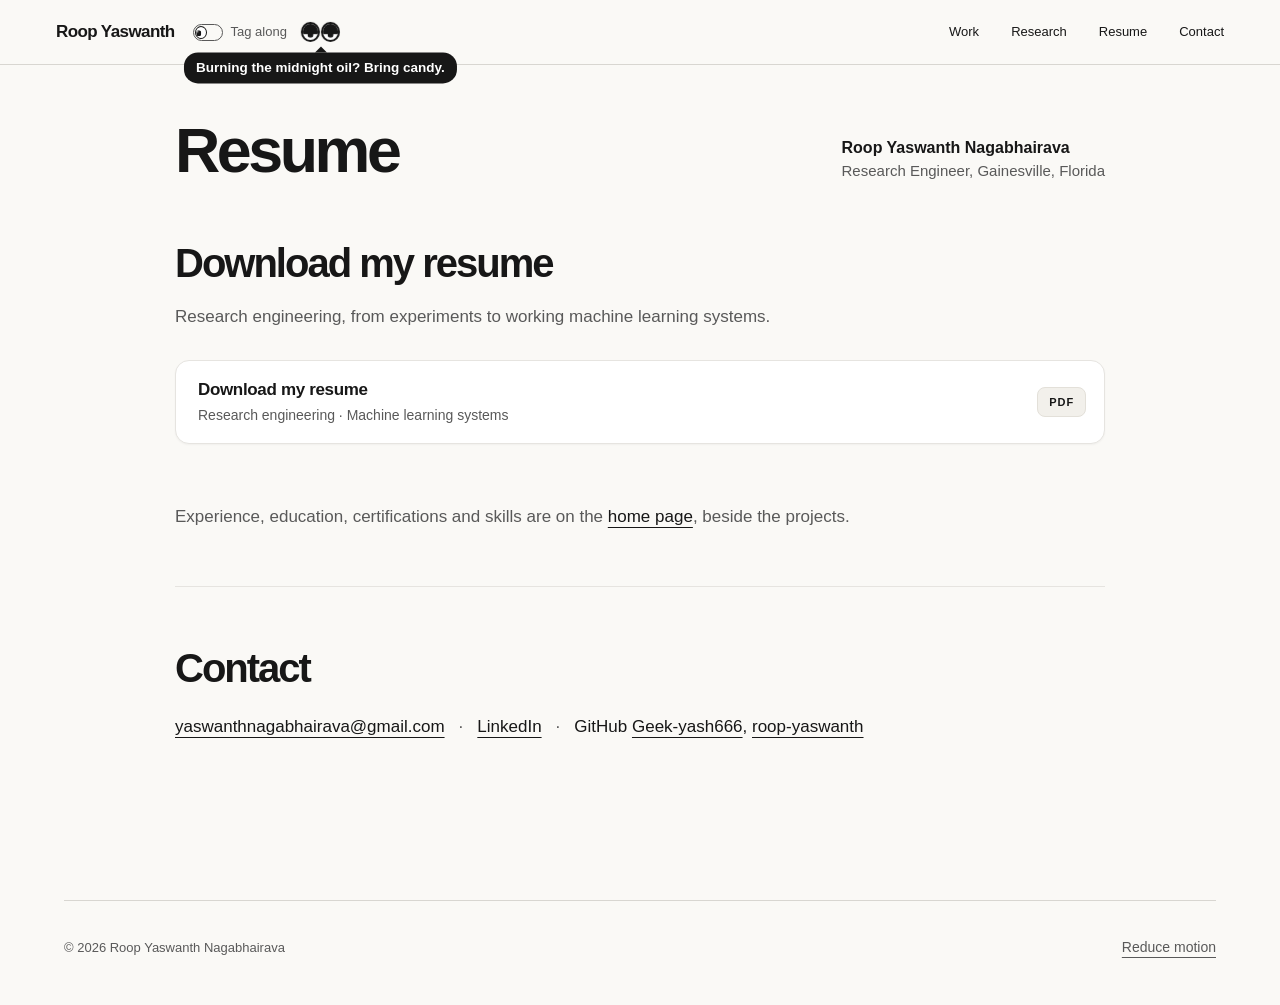
==== commit 1dab8c01: "Publish site from 6e0ff28+" ====
--- a/resume/index.html
+++ b/resume/index.html
@@ -47,13 +47,13 @@
   <h2 id="download-title">Download my resume</h2>
   <p class="resume-lede">Research engineering, from experiments to working machine learning systems.</p>
   <div class="resume-downloads resume-downloads-primary">
-    <a href="/assets/Roop_Nagabhairava_ResearchEngineer.pdf" class="resume-download"><span class="download-copy"><strong>Download my resume</strong><span>Research engineering · Machine learning systems</span></span><span class="pdf-label">PDF<svg viewBox="0 0 12 12" aria-hidden="true"><path d="M3.5 8.5l5-5M4.5 3.5h4v4"/></svg></span></a>
+    <a target="_blank" rel="noopener" href="/assets/Roop_Nagabhairava_ResearchEngineer.pdf" class="resume-download"><span class="download-copy"><strong>Download my resume</strong><span>Research engineering · Machine learning systems</span></span><span class="pdf-label">PDF<svg viewBox="0 0 12 12" aria-hidden="true"><path d="M3.5 8.5l5-5M4.5 3.5h4v4"/></svg></span></a>
   </div>
 </section>
 <p class="resume-elsewhere">Experience, education, certifications and skills are on the <a href="/#resume">home page</a>, beside the projects.</p>
 <section class="resume-section" aria-labelledby="contact-title">
   <h2 id="contact-title">Contact</h2>
-  <p class="resume-contact"><a href="mailto:yaswanthnagabhairava@gmail.com">yaswanthnagabhairava@gmail.com</a><span aria-hidden="true">·</span><a href="https://www.linkedin.com/in/roop-yaswanth-nagabhairava-875b52201/">LinkedIn</a><span aria-hidden="true">·</span><span class="contact-github">GitHub <a href="https://github.com/Geek-yash666">Geek-yash666</a>, <a href="https://github.com/roop-yaswanth">roop-yaswanth</a></span></p>
+  <p class="resume-contact"><a href="mailto:yaswanthnagabhairava@gmail.com">yaswanthnagabhairava@gmail.com</a><span aria-hidden="true">·</span><a target="_blank" rel="noopener" href="https://www.linkedin.com/in/roop-yaswanth-nagabhairava-875b52201/">LinkedIn</a><span aria-hidden="true">·</span><span class="contact-github">GitHub <a target="_blank" rel="noopener" href="https://github.com/Geek-yash666">Geek-yash666</a>, <a target="_blank" rel="noopener" href="https://github.com/roop-yaswanth">roop-yaswanth</a></span></p>
 </section>
 </main>
 <footer class="site-footer section-width"><span>© 2026 Roop Yaswanth Nagabhairava</span><button class="motion-toggle" type="button" aria-pressed="false" hidden>Reduce motion</button></footer></body></html>
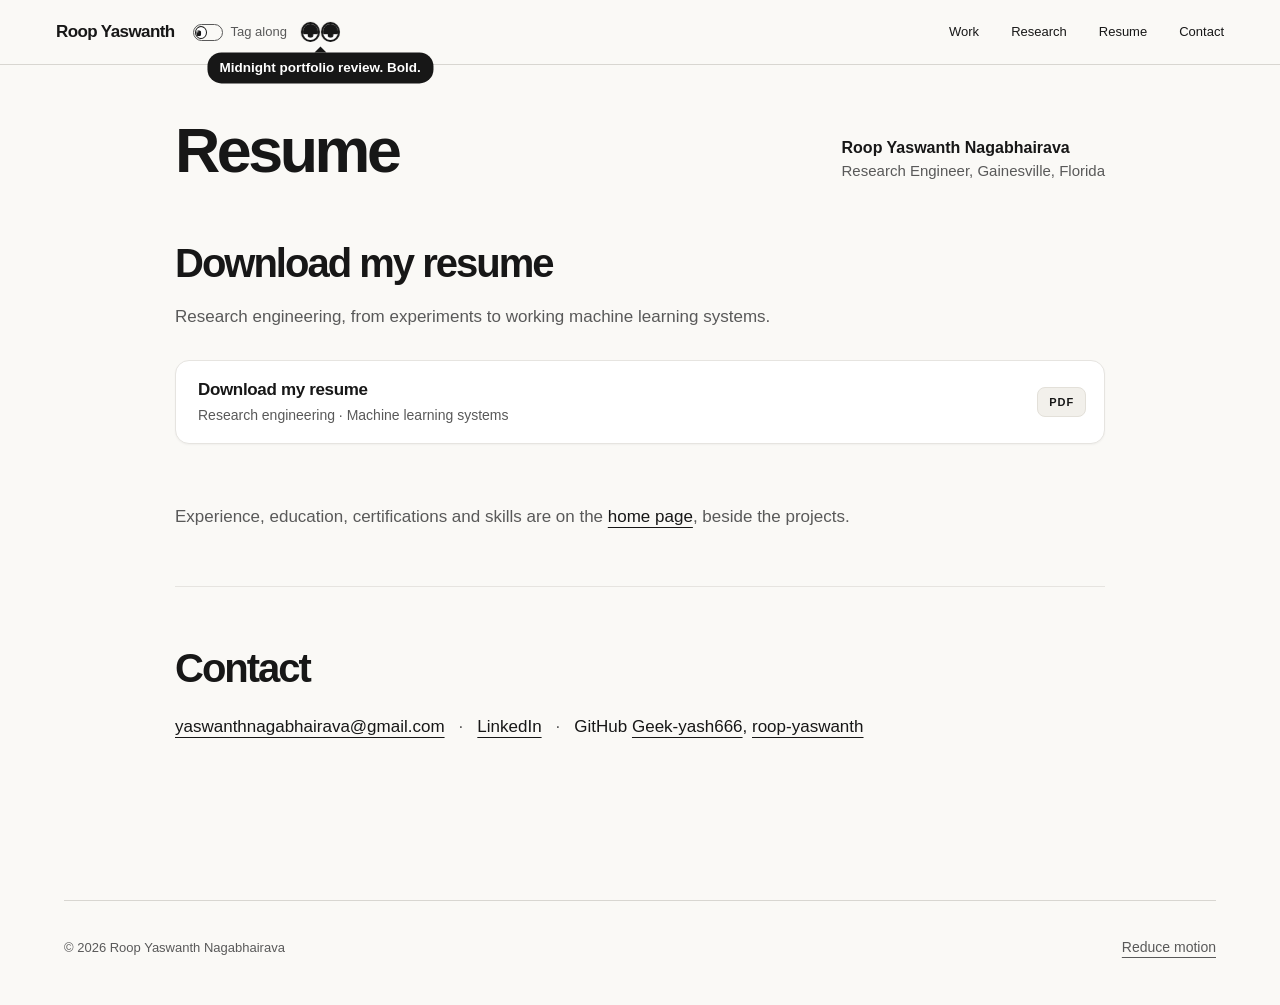
==== commit f48eebcf: "Publish site from 35493ab+" ====
--- a/resume/index.html
+++ b/resume/index.html
@@ -38,7 +38,7 @@
 inputs.forEach(type => addEventListener(type, stop, {capture: true, passive: true}));
 transition.finished.then(done, done);
 });
-})();</script><script src="/assets/app.js?v=2e12b82d656b" defer></script><script src="/assets/poppy.js?v=5c2c17a42a0a" data-page="resume" data-lines="/assets/poppy-global.json?v=0f28eefff23c" data-page-lines="/assets/poppy-resume.json?v=b9f39153f971" defer></script><script type="application/ld+json">{"@context": "https://schema.org", "@type": "Person", "name": "Roop Yaswanth Nagabhairava", "jobTitle": "Research Engineer", "sameAs": ["https://github.com/Geek-yash666", "https://github.com/roop-yaswanth", "https://www.linkedin.com/in/roop-yaswanth-nagabhairava-875b52201/", "https://www.credly.com/users/nagabhairava-roop-yaswanth.86a6b0ae"], "url": "https://roop-yaswanth.github.io"}</script></head><body><a class="skip-link" href="#main">Skip to content</a><header class="site-header"><div class="nav-wrap"><a class="brand" href="/">Roop Yaswanth</a><button class="menu-toggle" type="button" aria-expanded="false" aria-controls="primary-nav" hidden>Menu</button><nav id="primary-nav" aria-label="Main navigation"><a href="/#work">Work</a><a href="/#research">Research</a><a href="/#resume">Resume</a><a href="/#contact">Contact</a></nav></div></header><main id="main" tabindex="-1" class="resume-page container">
+})();</script><script src="/assets/app.js?v=2e12b82d656b" defer></script><script src="/assets/poppy.js?v=5c2c17a42a0a" data-page="resume" data-lines="/assets/poppy-global.json?v=a5a2bb3916e7" data-page-lines="/assets/poppy-resume.json?v=b9f39153f971" defer></script><script type="application/ld+json">{"@context": "https://schema.org", "@type": "Person", "name": "Roop Yaswanth Nagabhairava", "jobTitle": "Research Engineer", "sameAs": ["https://github.com/Geek-yash666", "https://github.com/roop-yaswanth", "https://www.linkedin.com/in/roop-yaswanth-nagabhairava-875b52201/", "https://www.credly.com/users/nagabhairava-roop-yaswanth.86a6b0ae"], "url": "https://roop-yaswanth.github.io"}</script></head><body><a class="skip-link" href="#main">Skip to content</a><header class="site-header"><div class="nav-wrap"><a class="brand" href="/">Roop Yaswanth</a><button class="menu-toggle" type="button" aria-expanded="false" aria-controls="primary-nav" hidden>Menu</button><nav id="primary-nav" aria-label="Main navigation"><a href="/#work">Work</a><a href="/#research">Research</a><a href="/#resume">Resume</a><a href="/#contact">Contact</a></nav></div></header><main id="main" tabindex="-1" class="resume-page container">
 <div class="resume-hero">
   <h1>Resume</h1>
   <p class="resume-intro"><strong>Roop Yaswanth Nagabhairava</strong> <span>Research Engineer, Gainesville, Florida</span></p>
